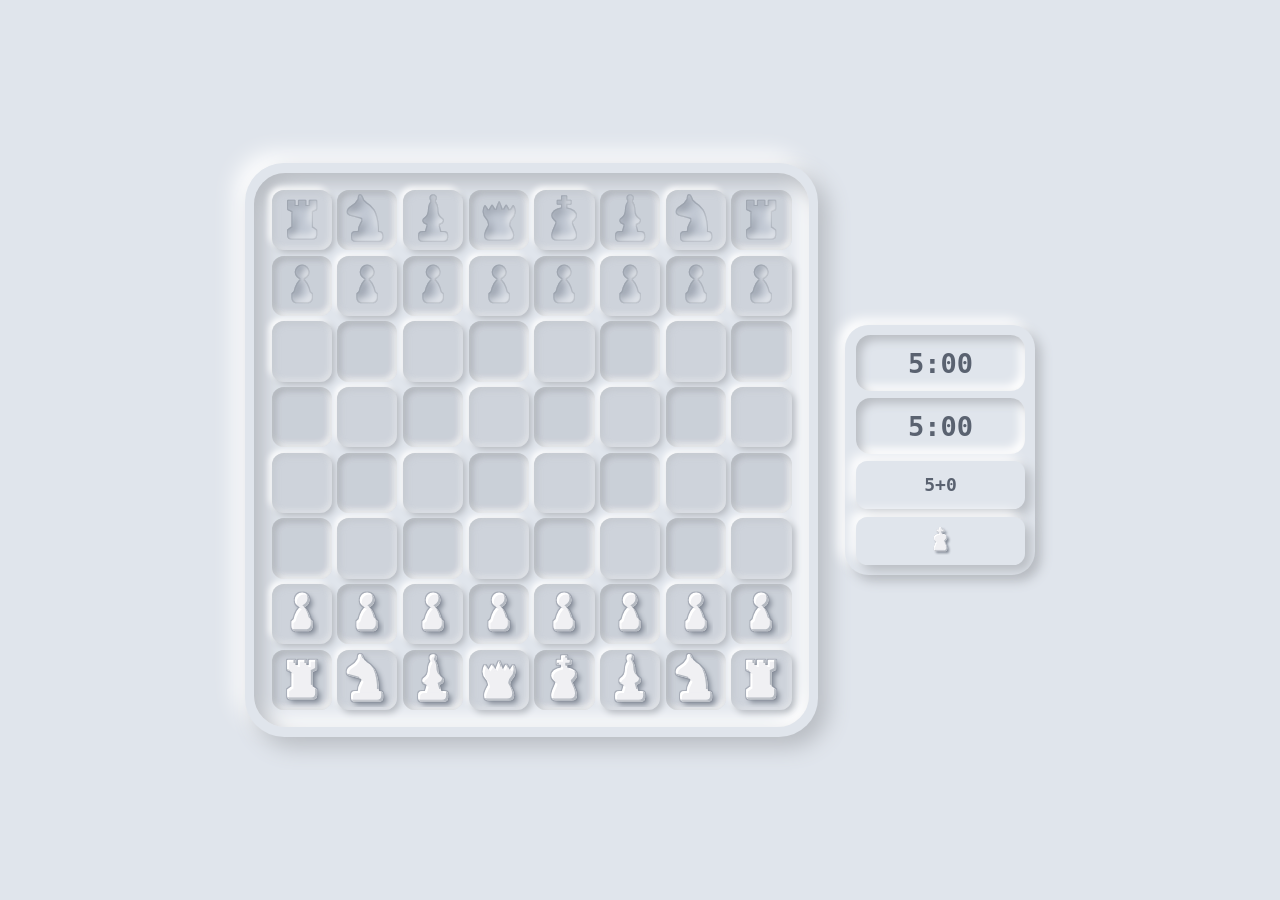
==== chess/index.html @ f69ed9d7 "Add neumorphic chess at /chess with Salomnia wasm engine - chess/index.html: relief chessboard, full" ====
<!DOCTYPE html>
<html lang="zh-CN">
<head>
<meta charset="UTF-8">
<meta name="viewport" content="width=device-width, initial-scale=1.0">
<meta name="color-scheme" content="light">
<title>国际象棋</title>
<style>
    :root {
        --bg: #e0e5ec;
        --shade: #b8bcc2;
        --light: #ffffff;
        --accent: #6d5dfc;

        --face: #e0e5ec;
        --face-sunk: #dce1e9;
        --piece-out: #f0f0f3;
        --piece-in: #c3cad5;

        --raised-lg: 10px 10px 22px var(--shade), -10px -10px 22px var(--light);
        --sunk-lg: inset 10px 10px 20px var(--shade), inset -10px -10px 20px var(--light);
        --raised-sm: 3px 3px 6px var(--shade), -3px -3px 6px var(--light);
        --sunk-sm: inset 3px 3px 6px var(--shade), inset -3px -3px 6px var(--light);
        --sunk-press: inset 5px 5px 10px var(--shade), inset -5px -5px 10px var(--light);

        --board: min(72vmin, 520px);
        --gap: clamp(3px, 0.6vmin, 6px);
        --well-pad: clamp(10px, 1.9vmin, 20px);
        --shell-pad: clamp(6px, 1.1vmin, 11px);
    }

    * { box-sizing: border-box; }

    body {
        margin: 0;
        min-height: 100svh;
        display: grid;
        place-items: center;
        padding: clamp(24px, 7vmin, 72px);
        background: var(--bg);
        -webkit-font-smoothing: antialiased;
    }

    .defs {
        position: absolute;
        width: 0;
        height: 0;
        overflow: hidden;
    }

    .shell {
        padding: var(--shell-pad);
        border-radius: calc(var(--board) * 0.075);
        background: var(--bg);
        box-shadow: var(--raised-lg);
    }

    .well {
        padding: var(--well-pad);
        border-radius: calc(var(--board) * 0.06);
        background: var(--bg);
        box-shadow: var(--sunk-lg);
    }

    .grid {
        display: grid;
        gap: var(--gap);
        width: var(--board);
        touch-action: none;
    }

    .row {
        display: grid;
        grid-template-columns: repeat(8, 1fr);
        gap: var(--gap);
    }

    .sq {
        position: relative;
        aspect-ratio: 1;
        display: grid;
        place-items: center;
        border-radius: 20%;
    }

    .sq.lt {
        background: var(--face);
        box-shadow: var(--raised-sm);
    }

    .sq.dk {
        background: var(--face-sunk);
        box-shadow: var(--sunk-sm);
    }

    .sq.own { cursor: grab; }
    .sq.move, .sq.cap, .sq.sel { cursor: pointer; }

    .sq.sel { box-shadow: var(--sunk-press); }

    .sq.move.hover,
    .sq.cap.hover { box-shadow: var(--sunk-press); }

    .sq::before {
        content: '';
        position: absolute;
        inset: 0;
        border-radius: 20%;
        background: rgba(122, 129, 140, 0.18);
        box-shadow: inset 2px 2px 6px rgba(184, 188, 194, 0.6),
                    inset -2px -2px 6px rgba(255, 255, 255, 0.5);
        opacity: 0;
        transition: opacity 0.25s ease-in-out;
    }

    .sq.load::before { opacity: 1; }

    .sq.work::before {
        animation: loadPulse 1.6s ease-in-out infinite;
        animation-delay: calc(var(--d, 0) * 100ms);
    }

    .sq.move::after {
        content: '';
        position: absolute;
        width: 26%;
        aspect-ratio: 1;
        border-radius: 50%;
        background: var(--face-sunk);
        box-shadow: inset 2px 2px 5px var(--shade), inset -2px -2px 5px var(--light);
    }

    .sq.cap::after {
        content: '';
        position: absolute;
        inset: 0;
        border-radius: 20%;
        box-shadow: var(--sunk-press);
    }

    .sq.last {
        outline: 2px solid rgba(88, 96, 110, 0.5);
        outline-offset: -2px;
    }

    .sq.last-to {
        outline: 2px solid rgba(88, 96, 110, 0.72);
        outline-offset: -2px;
    }

    .sq.check {
        background: #f08b8b;
        box-shadow: inset 5px 5px 10px rgba(148, 58, 58, 0.45),
                    inset -5px -5px 10px rgba(255, 255, 255, 0.72);
    }

    .sq.mate {
        background: #a89ff6;
        box-shadow: inset 5px 5px 10px rgba(58, 40, 148, 0.42),
                    inset -5px -5px 10px rgba(255, 255, 255, 0.6);
    }

    .sq:focus { outline: none; }

    .grid.kb .sq:focus {
        outline: 2px solid rgba(109, 93, 252, 0.5);
        outline-offset: -2px;
    }

    .pc {
        position: relative;
        z-index: 1;
        width: 90%;
        height: 90%;
        stroke-width: 3.5;
        stroke-linejoin: round;
        stroke-linecap: round;
        transition: transform 0.3s ease-in-out;
    }

    .pc--out {
        fill: var(--piece-out);
        stroke: var(--piece-out);
    }

    .pc--in {
        fill: var(--piece-in);
        stroke: var(--piece-in);
    }

    .sq.sel .pc { transform: scale(0.94); }

    .sq.dragging .pc { opacity: 0.25; }

    .ghost {
        position: fixed;
        left: 0;
        top: 0;
        z-index: 30;
        pointer-events: none;
        filter: drop-shadow(0 8px 10px rgba(122, 128, 138, 0.4));
    }

    .promo {
        position: fixed;
        z-index: 40;
        display: grid;
        gap: 6px;
        padding: 8px;
        border-radius: 18px;
        background: var(--bg);
        box-shadow: var(--raised-lg);
    }

    .promo button {
        width: var(--tile);
        height: var(--tile);
        padding: 0;
        border: 0;
        border-radius: 14px;
        background: var(--face);
        box-shadow: 6px 6px 12px var(--shade), -6px -6px 12px var(--light);
        display: grid;
        place-items: center;
        cursor: pointer;
        transition: box-shadow 0.3s ease-in-out;
    }

    .promo button:hover { box-shadow: 4px 4px 8px var(--shade), -4px -4px 8px var(--light); }
    .promo button:active { box-shadow: inset 4px 4px 8px var(--shade), inset -4px -4px 8px var(--light); }
    .promo button:focus-visible { outline: 2px solid rgba(109, 93, 252, 0.5); outline-offset: 2px; }
    .promo .pc { width: 82%; height: 82%; }

    .table {
        display: flex;
        align-items: center;
        justify-content: center;
        gap: clamp(16px, 3vmin, 36px);
    }

    .clock {
        display: grid;
        gap: clamp(4px, 0.8vmin, 8px);
        width: clamp(120px, 22vmin, 190px);
        padding: clamp(6px, 1.2vmin, 12px);
        border-radius: calc(var(--board) * 0.045);
        background: var(--bg);
        box-shadow: 6px 6px 12px var(--shade), -6px -6px 12px var(--light);
    }

    .clk {
        display: grid;
        place-items: center;
        padding: clamp(8px, 1.6vmin, 15px) 4px;
        border-radius: calc(var(--board) * 0.028);
        background: var(--bg);
        box-shadow: var(--sunk-press);
        transition: box-shadow 0.3s ease-in-out;
    }

    .clk.on { box-shadow: var(--raised-sm); }

    .clk.flag { outline: 2px solid #d94f4f; outline-offset: -2px; }

    .clk__t {
        font: 600 clamp(16px, 3vmin, 30px)/1 ui-monospace, "Cascadia Mono", Consolas, monospace;
        font-variant-numeric: tabular-nums;
        color: #5a6270;
    }

    .ctl {
        height: clamp(32px, 5.6vmin, 48px);
        padding: 0;
        border: 0;
        border-radius: calc(var(--board) * 0.022);
        background: var(--face);
        box-shadow: 6px 6px 12px var(--shade), -6px -6px 12px var(--light);
        display: grid;
        place-items: center;
        cursor: pointer;
        transition: box-shadow 0.3s ease-in-out;
        font: 600 clamp(12px, 2vmin, 19px)/1 ui-monospace, "Cascadia Mono", Consolas, monospace;
        font-variant-numeric: tabular-nums;
        color: #5a6270;
    }

    .ctl:hover:not(:disabled) { box-shadow: 4px 4px 8px var(--shade), -4px -4px 8px var(--light); }
    .ctl:active:not(:disabled) { box-shadow: inset 4px 4px 8px var(--shade), inset -4px -4px 8px var(--light); }
    .ctl:disabled { opacity: 0.5; box-shadow: 3px 3px 6px var(--shade), -3px -3px 6px var(--light); cursor: default; }
    .ctl:focus-visible { outline: 2px solid rgba(109, 93, 252, 0.5); outline-offset: 2px; }
    .ctl--side .pc { width: 60%; height: 60%; }

    .grid.thinking.eng-w .pc--out,
    .grid.thinking.eng-b .pc--in {
        transform: scale(0.97);
        opacity: 0.85;
    }

    .sr {
        position: absolute;
        width: 1px;
        height: 1px;
        margin: -1px;
        overflow: hidden;
        clip-path: inset(50%);
        white-space: nowrap;
    }

    @keyframes loadPulse {
        0%, 100% { opacity: 0; }
        40%, 60% { opacity: 1; }
    }

    @keyframes rise {
        from { opacity: 0; transform: scale(0.86); }
        to { opacity: 1; transform: scale(1); }
    }

    .pc.rise {
        animation: rise 0.42s ease-in-out both;
        animation-delay: calc(var(--d) * 45ms);
    }

    @media (max-width: 700px) {
        .table { flex-direction: column; }
        .clock { width: var(--board); grid-template-columns: 1fr 1fr; }
        .clk { grid-column: 1 / -1; }
    }

    @media (prefers-reduced-motion: reduce) {
        .pc.rise { animation: none; }
        .sq.work::before { animation: none; opacity: 0.55; }
        .pc, .promo button, .clk, .ctl { transition: none; }
    }
</style>
</head>
<body>

<svg class="defs" aria-hidden="true" focusable="false">
    <defs>
        <symbol id="pawn" viewBox="0 0 100 100">
            <path d="M50 36 C44 40 38 50 36 60 L32 64 L32 72 Q32 78 38 80 L62 80 Q68 78 68 72 L68 64 L64 60 C62 50 56 40 50 36 A12 12 0 0 0 50 12 A12 12 0 0 0 50 36 Z"/>
        </symbol>
        <symbol id="rook" viewBox="0 0 100 100">
            <path d="M24 14 L36 14 L36 24 L44 24 L44 14 L56 14 L56 24 L64 24 L64 14 L76 14 L76 30 L68 34 L68 62 L76 68 L76 78 Q76 84 70 84 L30 84 Q24 84 24 78 L24 68 L32 62 L32 34 L24 30 Z"/>
        </symbol>
        <symbol id="knight" viewBox="0 0 100 100">
            <path d="M28 88 H72 Q78 88 78 82 V78 Q78 72 72 72 H28 Q22 72 22 78 V82 Q22 88 28 88 Z"/>
            <path d="M34 74 C34 66 36 60 39 55 C42 51 42 48 39 46 C34 44 27 42 22 41 Q14 40 14 35 Q14 29 21 25 C28 21 32 16 34 12 L35 5 Q37 2 40 6 L43 13 C45 15 46 16 48 18 C53 21 58 25 62 31 C67 39 69 50 70 62 L70 74 Z"/>
        </symbol>
        <symbol id="bishop" viewBox="0 0 100 100">
            <path d="M30 88 H70 Q76 88 76 82 V78 Q76 72 70 72 H30 Q24 72 24 78 V82 Q24 88 30 88 Z"/>
            <path d="M36 74 C37 68 39 63 40 58 L33 54 Q30 50 34 47 C40 43 42 38 42 32 C42 24 46 16 50 12 C54 16 58 24 58 32 C58 38 60 43 66 47 Q70 50 67 54 L60 58 C61 63 63 68 64 74 Z"/>
            <path d="M45 9 a5 5 0 0 1 10 0 a5 5 0 0 1 -10 0 Z"/>
        </symbol>
        <symbol id="queen" viewBox="0 0 100 100">
            <path d="M24 24 L30.5 34 L37 23 L43.5 34 L50 17 L56.5 34 L63 23 L69.5 34 L76 24 C80 30 80 40 74 46 C70 50 68 54 69 60 C72 66 76 72 76 78 Q76 86 68 86 L32 86 Q24 86 24 78 C24 72 28 66 31 60 C32 54 30 50 26 46 C20 40 20 30 24 24 Z"/>
        </symbol>
        <symbol id="king" viewBox="0 0 100 100">
            <path d="M46 6 L54 6 L54 14 L62 14 L62 20 L54 20 L54 28 C66 30 72 34 72 42 C72 48 66 50 64 54 C66 62 72 70 72 78 Q72 86 64 86 L36 86 Q28 86 28 78 C28 70 34 62 36 54 C34 50 28 48 28 42 C28 34 34 30 46 28 L46 20 L38 20 L38 14 L46 14 Z"/>
        </symbol>

        <!-- 凸起：光源固定在左上，右下投影 + 贴边的一圈细内边线（与凹刻镜像） -->
        <filter id="convex" x="-35%" y="-35%" width="170%" height="170%" color-interpolation-filters="sRGB">
            <feOffset in="SourceAlpha" dx="6" dy="6" result="o1"/>
            <feGaussianBlur in="o1" stdDeviation="4.5" result="b1"/>
            <feFlood flood-color="#868d99" flood-opacity="1" result="f1"/>
            <feComposite in="f1" in2="b1" operator="in" result="drop"/>

            <feOffset in="SourceAlpha" dx="3" dy="3" result="o3"/>
            <feComposite in="SourceAlpha" in2="o3" operator="out" result="c3"/>
            <feGaussianBlur in="c3" stdDeviation="0.7" result="b3"/>
            <feFlood flood-color="#ffffff" flood-opacity="0.95" result="f3"/>
            <feComposite in="f3" in2="b3" operator="in" result="i3"/>
            <feComposite in="i3" in2="SourceAlpha" operator="in" result="innerLit"/>

            <feOffset in="SourceAlpha" dx="-3" dy="-3" result="o4"/>
            <feComposite in="SourceAlpha" in2="o4" operator="out" result="c4"/>
            <feGaussianBlur in="c4" stdDeviation="0.8" result="b4"/>
            <feFlood flood-color="#9aa1ac" flood-opacity="0.7" result="f4"/>
            <feComposite in="f4" in2="b4" operator="in" result="i4"/>
            <feComposite in="i4" in2="SourceAlpha" operator="in" result="innerShade"/>

            <feMorphology in="SourceAlpha" operator="dilate" radius="1.4" result="dilated"/>
            <feGaussianBlur in="dilated" stdDeviation="1.2" result="soft"/>
            <feFlood flood-color="#8d94a0" flood-opacity="0.55" result="f0"/>
            <feComposite in="f0" in2="soft" operator="in" result="ao"/>

            <feMerge>
                <feMergeNode in="ao"/>
                <feMergeNode in="drop"/>
                <feMergeNode in="SourceGraphic"/>
                <feMergeNode in="innerLit"/>
                <feMergeNode in="innerShade"/>
            </feMerge>
        </filter>

        <!-- 凹刻：左上内阴影 + 右下内高光 -->
        <filter id="engrave" x="-20%" y="-20%" width="140%" height="140%" color-interpolation-filters="sRGB">
            <feOffset in="SourceAlpha" dx="7" dy="7" result="o1"/>
            <feComposite in="SourceAlpha" in2="o1" operator="out" result="c1"/>
            <feGaussianBlur in="c1" stdDeviation="7.5" result="b1"/>
            <feFlood flood-color="#838a96" result="f1"/>
            <feComposite in="f1" in2="b1" operator="in" result="i1"/>
            <feComposite in="i1" in2="SourceAlpha" operator="in" result="dark"/>

            <feMorphology in="SourceAlpha" operator="erode" radius="2.2" result="eroded"/>
            <feComposite in="SourceAlpha" in2="eroded" operator="out" result="rimShape"/>
            <feFlood flood-color="#9aa1ac" flood-opacity="0.85" result="rimColor"/>
            <feComposite in="rimColor" in2="rimShape" operator="in" result="rim"/>

            <feOffset in="SourceAlpha" dx="-6" dy="-6" result="o2"/>
            <feComposite in="SourceAlpha" in2="o2" operator="out" result="c2"/>
            <feGaussianBlur in="c2" stdDeviation="6.5" result="b2"/>
            <feFlood flood-color="#ffffff" result="f2"/>
            <feComposite in="f2" in2="b2" operator="in" result="i2"/>
            <feComposite in="i2" in2="SourceAlpha" operator="in" result="lit"/>

            <feMerge>
                <feMergeNode in="SourceGraphic"/>
                <feMergeNode in="dark"/>
                <feMergeNode in="rim"/>
                <feMergeNode in="lit"/>
            </feMerge>
        </filter>
    </defs>
</svg>

<div class="table">
    <main class="shell">
        <div class="well">
            <div class="grid" id="grid" role="grid" aria-label="国际象棋棋盘"></div>
        </div>
    </main>

    <aside class="clock" aria-label="棋钟与对局设置">
        <div class="clk" id="clk-b"><span class="clk__t">5:00</span></div>
        <div class="clk" id="clk-w"><span class="clk__t">5:00</span></div>
        <button class="ctl ctl--tc" id="tc" type="button" aria-label="时限 5+0，点击切换">5+0</button>
        <button class="ctl ctl--side" id="side" type="button" aria-label="你执白，点击换边">
            <svg class="pc pc--out" viewBox="0 0 100 100" aria-hidden="true"><use href="#king" filter="url(#convex)"/></svg>
        </button>
    </aside>
</div>

<p class="sr" id="status" role="status" aria-live="polite"></p>

<script id="engine">
(function () {
    'use strict';

    var W = 'w', B = 'b';
    var KNIGHT = [[-2, -1], [-2, 1], [-1, -2], [-1, 2], [1, -2], [1, 2], [2, -1], [2, 1]];
    var KING = [[-1, -1], [-1, 0], [-1, 1], [0, -1], [0, 1], [1, -1], [1, 0], [1, 1]];
    var DIAG = [[-1, -1], [-1, 1], [1, -1], [1, 1]];
    var ORTH = [[-1, 0], [1, 0], [0, -1], [0, 1]];
    var BACK = ['r', 'n', 'b', 'q', 'k', 'b', 'n', 'r'];
    var PROMOS = ['q', 'r', 'b', 'n'];

    function row(i) { return i >> 3; }
    function col(i) { return i & 7; }
    function foe(c) { return c === W ? B : W; }
    function onBoard(r, c) { return r >= 0 && r < 8 && c >= 0 && c < 8; }

    function start() {
        var b = new Array(64).fill(null), c;
        for (c = 0; c < 8; c++) {
            b[c] = { t: BACK[c], c: B };
            b[8 + c] = { t: 'p', c: B };
            b[48 + c] = { t: 'p', c: W };
            b[56 + c] = { t: BACK[c], c: W };
        }
        return { board: b, turn: W, castle: { wk: true, wq: true, bk: true, bq: true }, ep: -1 };
    }

    function isAttacked(b, sq, by) {
        var r = row(sq), c = col(sq), i, k, rr, cc, p, dr, dc, dirs, kind;
        var pd = by === W ? 1 : -1;
        for (i = -1; i <= 1; i += 2) {
            rr = r + pd; cc = c + i;
            if (onBoard(rr, cc)) { p = b[rr * 8 + cc]; if (p && p.c === by && p.t === 'p') return true; }
        }
        for (i = 0; i < KNIGHT.length; i++) {
            rr = r + KNIGHT[i][0]; cc = c + KNIGHT[i][1];
            if (onBoard(rr, cc)) { p = b[rr * 8 + cc]; if (p && p.c === by && p.t === 'n') return true; }
        }
        for (i = 0; i < KING.length; i++) {
            rr = r + KING[i][0]; cc = c + KING[i][1];
            if (onBoard(rr, cc)) { p = b[rr * 8 + cc]; if (p && p.c === by && p.t === 'k') return true; }
        }
        for (k = 0; k < 2; k++) {
            dirs = k === 0 ? DIAG : ORTH;
            kind = k === 0 ? 'b' : 'r';
            for (i = 0; i < dirs.length; i++) {
                dr = dirs[i][0]; dc = dirs[i][1];
                rr = r + dr; cc = c + dc;
                while (onBoard(rr, cc)) {
                    p = b[rr * 8 + cc];
                    if (p) {
                        if (p.c === by && (p.t === kind || p.t === 'q')) return true;
                        break;
                    }
                    rr += dr; cc += dc;
                }
            }
        }
        return false;
    }

    function kingSq(b, c) {
        for (var i = 0; i < 64; i++) { var p = b[i]; if (p && p.t === 'k' && p.c === c) return i; }
        return -1;
    }

    function inCheck(st, c) {
        var k = kingSq(st.board, c);
        return k < 0 ? false : isAttacked(st.board, k, foe(c));
    }

    function slide(b, p, from, dr, dc, out) {
        var rr = row(from) + dr, cc = col(from) + dc, to, q;
        while (onBoard(rr, cc)) {
            to = rr * 8 + cc;
            q = b[to];
            if (!q) out.push({ from: from, to: to });
            else {
                if (q.c !== p.c) out.push({ from: from, to: to, capture: true });
                break;
            }
            rr += dr; cc += dc;
        }
    }

    function addCastles(st, from, color, out) {
        var b = st.board, home = (color === W ? 7 : 0) * 8 + 4;
        if (from !== home) return;
        var enemy = foe(color);
        if (isAttacked(b, home, enemy)) return;
        var kRook = color === W ? 63 : 7, qRook = color === W ? 56 : 0;
        var kRight = color === W ? st.castle.wk : st.castle.bk;
        var qRight = color === W ? st.castle.wq : st.castle.bq;
        if (kRight && !b[home + 1] && !b[home + 2] &&
            b[kRook] && b[kRook].t === 'r' && b[kRook].c === color &&
            !isAttacked(b, home + 1, enemy) && !isAttacked(b, home + 2, enemy)) {
            out.push({ from: from, to: home + 2, castle: 'k' });
        }
        if (qRight && !b[home - 1] && !b[home - 2] && !b[home - 3] &&
            b[qRook] && b[qRook].t === 'r' && b[qRook].c === color &&
            !isAttacked(b, home - 1, enemy) && !isAttacked(b, home - 2, enemy)) {
            out.push({ from: from, to: home - 2, castle: 'q' });
        }
    }

    function pseudo(st, from) {
        var b = st.board, p = b[from], out = [], i;
        if (!p) return out;
        var r = row(from), c = col(from), rr, cc, to, q;

        if (p.t === 'p') {
            var dir = p.c === W ? -1 : 1;
            var startR = p.c === W ? 6 : 1;
            var lastR = p.c === W ? 0 : 7;
            rr = r + dir;
            if (rr >= 0 && rr < 8 && !b[rr * 8 + c]) {
                to = rr * 8 + c;
                if (rr === lastR) {
                    for (i = 0; i < PROMOS.length; i++) out.push({ from: from, to: to, promo: PROMOS[i] });
                } else {
                    out.push({ from: from, to: to });
                    if (r === startR && !b[(r + 2 * dir) * 8 + c]) {
                        out.push({ from: from, to: (r + 2 * dir) * 8 + c, double: true });
                    }
                }
            }
            for (i = -1; i <= 1; i += 2) {
                rr = r + dir; cc = c + i;
                if (!onBoard(rr, cc)) continue;
                to = rr * 8 + cc; q = b[to];
                if (q && q.c !== p.c) {
                    if (rr === lastR) {
                        for (var j = 0; j < PROMOS.length; j++) out.push({ from: from, to: to, promo: PROMOS[j], capture: true });
                    } else out.push({ from: from, to: to, capture: true });
                } else if (!q && st.ep === to) {
                    out.push({ from: from, to: to, capture: true, ep: true });
                }
            }
            return out;
        }

        if (p.t === 'n' || p.t === 'k') {
            var dirs = p.t === 'n' ? KNIGHT : KING;
            for (i = 0; i < dirs.length; i++) {
                rr = r + dirs[i][0]; cc = c + dirs[i][1];
                if (!onBoard(rr, cc)) continue;
                to = rr * 8 + cc; q = b[to];
                if (q && q.c === p.c) continue;
                out.push({ from: from, to: to, capture: !!q });
            }
            if (p.t === 'k') addCastles(st, from, p.c, out);
            return out;
        }

        if (p.t === 'b' || p.t === 'q') {
            for (i = 0; i < DIAG.length; i++) slide(b, p, from, DIAG[i][0], DIAG[i][1], out);
        }
        if (p.t === 'r' || p.t === 'q') {
            for (i = 0; i < ORTH.length; i++) slide(b, p, from, ORTH[i][0], ORTH[i][1], out);
        }
        return out;
    }

    function makeMove(st, m) {
        var b = st.board.slice(), p = b[m.from];
        var castle = { wk: st.castle.wk, wq: st.castle.wq, bk: st.castle.bk, bq: st.castle.bq };
        var ep = -1;
        b[m.from] = null;
        if (m.ep) b[m.to + (p.c === W ? 8 : -8)] = null;
        b[m.to] = m.promo ? { t: m.promo, c: p.c } : p;
        if (m.castle === 'k') { b[m.from + 1] = b[m.from + 3]; b[m.from + 3] = null; }
        else if (m.castle === 'q') { b[m.from - 1] = b[m.from - 4]; b[m.from - 4] = null; }
        if (p.t === 'k') {
            if (p.c === W) { castle.wk = false; castle.wq = false; }
            else { castle.bk = false; castle.bq = false; }
        }
        if (m.from === 63 || m.to === 63) castle.wk = false;
        if (m.from === 56 || m.to === 56) castle.wq = false;
        if (m.from === 7 || m.to === 7) castle.bk = false;
        if (m.from === 0 || m.to === 0) castle.bq = false;
        if (m.double) ep = (m.from + m.to) / 2;
        return { board: b, turn: foe(st.turn), castle: castle, ep: ep };
    }

    function legalFrom(st, from) {
        var ps = pseudo(st, from), out = [], i, n;
        for (i = 0; i < ps.length; i++) {
            n = makeMove(st, ps[i]);
            if (!inCheck({ board: n.board }, st.turn)) out.push(ps[i]);
        }
        return out;
    }

    function allLegal(st) {
        var out = [], i, p;
        for (i = 0; i < 64; i++) {
            p = st.board[i];
            if (p && p.c === st.turn) out = out.concat(legalFrom(st, i));
        }
        return out;
    }

    function status(st) {
        var moves = allLegal(st), chk = inCheck(st, st.turn);
        if (moves.length) return chk ? 'check' : 'ok';
        return chk ? 'mate' : 'stalemate';
    }

    function insufficient(b) {
        var minors = 0, wBishop = [], bBishop = [], i, p;
        for (i = 0; i < 64; i++) {
            p = b[i];
            if (!p || p.t === 'k') continue;
            if (p.t === 'p' || p.t === 'r' || p.t === 'q') return false;
            minors++;
            if (p.t === 'b') (p.c === 'w' ? wBishop : bBishop).push((row(i) + col(i)) & 1);
        }
        if (minors <= 1) return true;
        if (minors === 2 && wBishop.length === 1 && bBishop.length === 1) return wBishop[0] === bBishop[0];
        return false;
    }

    globalThis.NeuChess = {
        start: start,
        legalFrom: legalFrom,
        allLegal: allLegal,
        makeMove: makeMove,
        inCheck: inCheck,
        kingSq: kingSq,
        status: status,
        insufficient: insufficient,
        row: row,
        col: col
    };
})();
</script>

<script id="ui">
(function () {
    'use strict';

    var E = globalThis.NeuChess;
    var SYM = { p: 'pawn', n: 'knight', b: 'bishop', r: 'rook', q: 'queen', k: 'king' };
    var NAME = { p: '兵', n: '马', b: '象', r: '车', q: '后', k: '王' };
    var FILES = ['a', 'b', 'c', 'd', 'e', 'f', 'g', 'h'];

    var grid = document.getElementById('grid');
    var statusEl = document.getElementById('status');

    var TC = [
        { label: '5+0', base: 300000, inc: 0 },
        { label: '10+0', base: 600000, inc: 0 },
        { label: '15+10', base: 900000, inc: 10000 },
        { label: '30+0', base: 1800000, inc: 0 }
    ];
    var DEPTH_CAP = 20;

    var clkW = document.getElementById('clk-w');
    var clkB = document.getElementById('clk-b');
    var clockEl = document.querySelector('.clock');
    var tcBtn = document.getElementById('tc');
    var sideBtn = document.getElementById('side');

    var squares = [], state = E.start(), sel = -1, targets = [], drag = null, busy = false, over = false;
    var promoBox = null;

    var tcIndex = 0;
    var human = 'w';
    var flipped = false;
    var lastMove = null;
    var history = [];
    var clock = { w: 0, b: 0, inc: 0, running: false, last: 0 };
    var engine = { worker: null, ready: false, dead: false, seq: 0, pending: {}, thinking: false };

    for (var r = 0; r < 8; r++) {
        for (var c = 0; c < 8; c++) {
            var sq = document.createElement('div');
            sq.className = 'sq ' + ((r + c) % 2 ? 'dk' : 'lt');
            sq.setAttribute('role', 'gridcell');
            sq.dataset.i = r * 8 + c;
            sq.tabIndex = -1;
            sq.style.setProperty('--d', r + c);
            squares.push(sq);
        }
    }

    var LOAD_ORDER = (function () {
        var a = [], i;
        for (i = 0; i < 64; i++) a.push(i);
        a.sort(function (x, y) {
            var dx = (x >> 3) + (x & 7), dy = (y >> 3) + (y & 7);
            return dx === dy ? (x >> 3) - (y >> 3) : dx - dy;
        });
        return a;
    })();

    function layoutBoard() {
        grid.textContent = '';
        for (var vr = 0; vr < 8; vr++) {
            var rowEl = document.createElement('div');
            rowEl.className = 'row';
            rowEl.setAttribute('role', 'row');
            for (var vc = 0; vc < 8; vc++) {
                rowEl.appendChild(squares[flipped ? (7 - vr) * 8 + (7 - vc) : vr * 8 + vc]);
            }
            grid.appendChild(rowEl);
        }
        squares[flipped ? 7 : 56].tabIndex = 0;
    }

    layoutBoard();

    function pieceSVG(p, delay) {
        var white = p.c === 'w';
        var cls = 'pc ' + (white ? 'pc--out' : 'pc--in') + (delay == null ? '' : ' rise');
        var style = delay == null ? '' : ' style="--d:' + delay + '"';
        return '<svg class="' + cls + '"' + style + ' viewBox="0 0 100 100" aria-hidden="true">' +
               '<use href="#' + SYM[p.t] + '" filter="url(#' + (white ? 'convex' : 'engrave') + ')"/></svg>';
    }

    function paint(i, delay) {
        var p = state.board[i];
        squares[i].innerHTML = p ? pieceSVG(p, delay) : '';
        squares[i].setAttribute('aria-label',
            FILES[i & 7] + (8 - (i >> 3)) + (p ? ' ' + (p.c === 'w' ? '白' : '黑') + NAME[p.t] : ' 空'));
    }

    function paintAll(animate) {
        for (var i = 0; i < 64; i++) paint(i, animate ? ((i >> 3) + (i & 7)) : null);
    }

    function clearMarks() {
        for (var i = 0; i < 64; i++) {
            var s = squares[i];
            s.classList.remove('sel', 'move', 'cap', 'hover', 'dragging', 'own');
            s.setAttribute('aria-selected', 'false');
        }
    }

    function clearState() {
        for (var i = 0; i < 64; i++) squares[i].classList.remove('check', 'mate', 'last', 'last-to');
    }

    function paintState(st) {
        clearState();
        if (lastMove) {
            squares[lastMove.from].classList.add('last');
            squares[lastMove.to].classList.add('last-to');
        }
        if (st === 'check' || st === 'mate') {
            squares[E.kingSq(state.board, state.turn)].classList.add(st === 'mate' ? 'mate' : 'check');
        }
    }

    function markOwn() {
        if (over || engine.thinking) return;
        var side = engine.dead ? state.turn : (state.turn === human ? human : null);
        if (!side) return;
        for (var i = 0; i < 64; i++) {
            var p = state.board[i];
            if (p && p.c === side) squares[i].classList.add('own');
        }
    }

    function showSelection() {
        clearMarks();
        markOwn();
        if (sel < 0) return;
        squares[sel].classList.add('sel');
        squares[sel].setAttribute('aria-selected', 'true');
        for (var i = 0; i < targets.length; i++) {
            squares[targets[i].to].classList.add(targets[i].capture ? 'cap' : 'move');
        }
    }

    function hasTarget(i) {
        for (var k = 0; k < targets.length; k++) if (targets[k].to === i) return true;
        return false;
    }

    function announce(text) { statusEl.textContent = text; }

    function commit(m) {
        var mover = state.turn;
        state = E.makeMove(state, m);
        sel = -1; targets = []; drag = null;
        lastMove = { from: m.from, to: m.to };
        clearMarks(); paintAll(false);
        var st = E.status(state);
        over = (st === 'mate' || st === 'stalemate');
        paintState(st);
        if (st === 'check') announce('将军');
        else if (st === 'mate') announce(state.turn === 'w' ? '将死，黑方胜' : '将死，白方胜');
        else if (st === 'stalemate') announce('和棋');
        else announce('');

        history.push(uciOf(m));
        if (clock.inc) clock[mover] += clock.inc;
        if (over) clock.running = false;
        if (history.length === 1) startClock();
        paintClock();
        syncControls();
        if (!over && engine.ready && state.turn !== human) askEngine();
    }

    function tryMove(from, to) {
        var list = E.legalFrom(state, from), i, hit = [];
        for (i = 0; i < list.length; i++) if (list[i].to === to) hit.push(list[i]);
        if (!hit.length) return;
        if (hit[0].promo) { openPromo(from, to, hit[0].capture); return; }
        commit(hit[0]);
    }

    function activate(i) {
        if (busy || over) return;
        if (!engine.dead && state.turn !== human) { sel = -1; targets = []; showSelection(); return; }
        var p = state.board[i];
        if (p && p.c === state.turn) {
            if (sel === i) { sel = -1; targets = []; showSelection(); return; }
            sel = i; targets = E.legalFrom(state, i); showSelection();
        } else if (sel >= 0) {
            tryMove(sel, i);
        } else {
            sel = -1; targets = []; showSelection();
        }
    }

    function focusSq(i) {
        for (var k = 0; k < 64; k++) squares[k].tabIndex = k === i ? 0 : -1;
        squares[i].focus();
    }

    function squareAt(x, y) {
        var el = document.elementFromPoint(x, y);
        return el && el.closest ? el.closest('.sq') : null;
    }

    grid.addEventListener('pointerdown', function (e) {
        if (busy || over) return;
        grid.classList.remove('kb');
        var sq = e.target.closest && e.target.closest('.sq');
        if (!sq) return;
        e.preventDefault();
        var i = +sq.dataset.i;
        activate(i);
        if (sel === i) drag = { from: i, x0: e.clientX, y0: e.clientY, moved: false, ghost: null };
        focusSq(i);
    });

    window.addEventListener('pointermove', function (e) {
        if (!drag) return;
        var dx = e.clientX - drag.x0, dy = e.clientY - drag.y0;
        if (!drag.moved) {
            if (dx * dx + dy * dy < 25) return;
            drag.moved = true;
            squares[drag.from].classList.add('dragging');
            drag.ghost = makeGhost(drag.from);
        }
        drag.ghost.style.left = (e.clientX - drag.ghost.offsetWidth / 2) + 'px';
        drag.ghost.style.top = (e.clientY - drag.ghost.offsetHeight / 2) + 'px';
        for (var k = 0; k < 64; k++) squares[k].classList.remove('hover');
        var sq = squareAt(e.clientX, e.clientY);
        if (sq && hasTarget(+sq.dataset.i)) sq.classList.add('hover');
    });

    window.addEventListener('pointerup', function (e) {
        if (!drag) return;
        var d = drag;
        drag = null;
        if (!d.moved) return;
        squares[d.from].classList.remove('dragging');
        d.ghost.remove();
        for (var k = 0; k < 64; k++) squares[k].classList.remove('hover');
        var sq = squareAt(e.clientX, e.clientY);
        if (sq) {
            var to = +sq.dataset.i;
            if (hasTarget(to)) tryMove(d.from, to);
        }
    });

    window.addEventListener('pointercancel', function () {
        if (!drag) return;
        if (drag.ghost) drag.ghost.remove();
        squares[drag.from].classList.remove('dragging');
        drag = null;
    });

    function makeGhost(i) {
        var rect = squares[i].getBoundingClientRect();
        var g = document.createElement('div');
        g.className = 'ghost';
        g.style.width = rect.width + 'px';
        g.style.height = rect.height + 'px';
        g.innerHTML = pieceSVG(state.board[i], null);
        document.body.appendChild(g);
        return g;
    }

    function openPromo(from, to, capture) {
        busy = true;
        var color = state.board[from].c;
        var rect = squares[to].getBoundingClientRect();
        var box = document.createElement('div');
        box.className = 'promo';
        box.style.setProperty('--tile', Math.round(rect.width) + 'px');
        for (var k = 0; k < 4; k++) {
            (function (t) {
                var b = document.createElement('button');
                b.type = 'button';
                b.setAttribute('aria-label', '升变为' + NAME[t]);
                b.innerHTML = pieceSVG({ t: t, c: color }, null);
                b.addEventListener('click', function () {
                    closePromo();
                    if (over) return;
                    commit({ from: from, to: to, promo: t, capture: capture });
                });
                box.appendChild(b);
            })(['q', 'r', 'b', 'n'][k]);
        }
        document.body.appendChild(box);
        var bw = box.offsetWidth, bh = box.offsetHeight;
        var left = Math.min(Math.max(8, rect.left + rect.width / 2 - bw / 2), window.innerWidth - bw - 8);
        var below = rect.bottom + 8;
        var top = below + bh <= window.innerHeight - 8 ? below : Math.max(8, rect.top - 8 - bh);
        box.style.left = Math.round(left) + 'px';
        box.style.top = Math.round(top) + 'px';
        promoBox = box;
        box.querySelector('button').focus();
    }

    function closePromo() {
        if (!promoBox) return;
        promoBox.remove();
        promoBox = null;
        busy = false;
    }

    window.addEventListener('pointerdown', function (e) {
        if (promoBox && !promoBox.contains(e.target)) closePromo();
    }, true);

    grid.addEventListener('keydown', function (e) {
        grid.classList.add('kb');
        var cur = document.activeElement;
        if (!cur || !cur.classList || !cur.classList.contains('sq')) return;
        var i = +cur.dataset.i, next = -1;
        var vr = flipped ? 7 - (i >> 3) : i >> 3;
        var vc = flipped ? 7 - (i & 7) : i & 7;
        if (e.key === 'ArrowUp') vr--;
        else if (e.key === 'ArrowDown') vr++;
        else if (e.key === 'ArrowLeft') vc--;
        else if (e.key === 'ArrowRight') vc++;
        else if (e.key === 'Enter' || e.key === ' ') { e.preventDefault(); activate(i); return; }
        else if (e.key === 'Escape') { sel = -1; targets = []; showSelection(); return; }
        else return;
        e.preventDefault();
        if (vr >= 0 && vr < 8 && vc >= 0 && vc < 8) {
            next = flipped ? (7 - vr) * 8 + (7 - vc) : vr * 8 + vc;
            focusSq(next);
        }
    });

    grid.addEventListener('animationend', function (e) {
        if (e.animationName === 'rise') e.target.classList.remove('rise');
    });

    // ---------------------------------------------------------------
    // 棋钟：两块时间块（凸起=该走的一方），档位与执子方按钮
    // ---------------------------------------------------------------

    function fmt(ms) {
        if (ms < 10000) return (ms / 1000).toFixed(1);
        var s = Math.ceil(ms / 1000);
        return Math.floor(s / 60) + ':' + String(s % 60).padStart(2, '0');
    }

    function paintClock() {
        clkW.querySelector('.clk__t').textContent = fmt(clock.w);
        clkB.querySelector('.clk__t').textContent = fmt(clock.b);
        var live = clock.running && !over;
        clkW.classList.toggle('on', live && state.turn === 'w');
        clkB.classList.toggle('on', live && state.turn === 'b');
    }

    function layoutClock() {
        var top = human === 'w' ? clkB : clkW;
        var bottom = human === 'w' ? clkW : clkB;
        clockEl.insertBefore(top, tcBtn);
        clockEl.insertBefore(bottom, tcBtn);
    }

    function startClock() {
        if (clock.running || over) return;
        clock.running = true;
        clock.last = performance.now();
        paintClock();
    }

    function syncControls() {
        var locked = !over && history.length > 0;
        tcBtn.disabled = locked;
        sideBtn.disabled = locked;
        markOwn();
    }

    function flagFall(side) {
        over = true;
        clock.running = false;
        (side === 'w' ? clkW : clkB).classList.add('flag');
        var winner = side === 'w' ? 'b' : 'w';
        if (E.insufficient(state.board)) announce('超时和棋，子力不足');
        else announce('超时，' + (winner === 'w' ? '白方' : '黑方') + '胜');
        paintClock();
        syncControls();
    }

    setInterval(function () {
        if (!clock.running) return;
        var now = performance.now(), d = now - clock.last;
        if (d <= 0) return;
        clock.last = now;
        clock[state.turn] -= d;
        if (clock[state.turn] <= 0) { clock[state.turn] = 0; flagFall(state.turn); return; }
        paintClock();
    }, 100);

    // ---------------------------------------------------------------
    // 引擎加载进度：棋盘当进度条，非阻塞
    //   下载段按字节沿对角线填充；编译/启动段没有字节进度，
    //   切换成不确定态呼吸，保证「一直有东西在动」而不像卡死
    // ---------------------------------------------------------------

    var load = { phase: null, filled: -1 };
    var loadWatch = 0, initWatch = 0;

    function paintLoad(phase, p) {
        var i, n;
        if (phase === 'download') {
            n = p == null ? 0 : Math.round(Math.max(0, Math.min(1, p)) * 64);
            if (n === load.filled && load.phase === phase) return;
            load.filled = n;
            for (i = 0; i < 64; i++) {
                squares[i].classList.remove('work');
                squares[LOAD_ORDER[i]].classList.toggle('load', i < n);
            }
        } else if (phase !== load.phase) {
            load.filled = -1;
            for (i = 0; i < 64; i++) {
                squares[i].classList.remove('load');
                squares[i].classList.add('work');
            }
        }
        load.phase = phase;
    }

    function clearLoad() {
        load.phase = null;
        load.filled = -1;
        for (var i = 0; i < 64; i++) squares[i].classList.remove('load', 'work');
    }

    function clearWatch() {
        clearTimeout(loadWatch);
        clearTimeout(initWatch);
    }

    function armWatch(ms) {
        clearTimeout(loadWatch);
        clearTimeout(initWatch);
        loadWatch = setTimeout(function () { clearLoad(); engineDown(); }, ms);
    }

    function armInitWatch() {
        clearTimeout(loadWatch);
        clearTimeout(initWatch);
        initWatch = setTimeout(function () { clearLoad(); engineDown(); }, 20000);
    }

    // ---------------------------------------------------------------
    // Salomnia：加载 wasm、按 UCI 协议要着法
    // ---------------------------------------------------------------

    function uciOf(m) {
        var sq = function (i) { return FILES[i & 7] + (8 - (i >> 3)); };
        return sq(m.from) + sq(m.to) + (m.promo || '');
    }

    function uciToIdx(s) { return (8 - +s[1]) * 8 + FILES.indexOf(s[0]); }

    function sendEngine(line) {
        return new Promise(function (resolve, reject) {
            var id = ++engine.seq;
            engine.pending[id] = { resolve: resolve, reject: reject };
            engine.worker.postMessage({ id: id, type: 'cmd', payload: { line: line } });
        });
    }

    function goLine() {
        var rem = Math.max(0, clock[state.turn]);
        var want = rem * 0.03 + clock.inc * 0.6;
        var ms = Math.round(Math.max(200, Math.min(want, 2500, Math.max(200, rem - 200))));
        return 'go depth ' + DEPTH_CAP + ' movetime ' + ms;
    }

    function askEngine() {
        if (over || engine.thinking || !engine.ready || engine.dead) return;
        engine.thinking = true;
        grid.classList.add('thinking');
        syncControls();
        var pos = 'position startpos' + (history.length ? ' moves ' + history.join(' ') : '');
        sendEngine(pos)
            .then(function () { return sendEngine(goLine()); })
            .then(function (out) {
                var m = /bestmove\s+([a-h][1-8][a-h][1-8][qrbn]?)/.exec(out || '');
                engine.thinking = false;
                grid.classList.remove('thinking');
                if (m && !over) applyEngineMove(m[1]);
                syncControls();
            })
            .catch(function () {
                engine.thinking = false;
                grid.classList.remove('thinking');
                syncControls();
            });
    }

    function applyEngineMove(uci) {
        var from = uciToIdx(uci.slice(0, 2)), to = uciToIdx(uci.slice(2, 4)), promo = uci[4];
        var list = E.legalFrom(state, from), i;
        for (i = 0; i < list.length; i++) {
            if (list[i].to === to && (!list[i].promo || list[i].promo === promo)) {
                commit(list[i]);
                return;
            }
        }
    }

    function engineDown() {
        if (engine.dead) return;
        engine.dead = true;
        engine.thinking = false;
        clearWatch();
        clearLoad();
        grid.classList.remove('thinking');
        announce('引擎未载入');
        syncControls();
    }

    function scheduleEngine() {
        setTimeout(function () {
            if (!over && state.turn !== human) askEngine();
        }, 300);
    }

    function engineReady() {
        engine.ready = true;
        clearWatch();
        clearLoad();
        sendEngine('uci')
            .then(function () { return sendEngine('isready'); })
            .then(function () { return sendEngine('ucinewgame'); })
            .then(function () { return sendEngine('setoption name OwnBook value true'); })
            .then(function () { return sendEngine('setoption name MultiPV value 1'); })
            .then(function () {
                syncControls();
                if (!over && state.turn !== human) scheduleEngine();
            })
            .catch(engineDown);
    }

    function bootEngine() {
        if (location.protocol === 'file:') {
            engineDown();
            return;
        }
        try {
            engine.worker = new Worker('salmonia_worker.js', { type: 'module' });
        } catch (e) {
            engineDown();
            return;
        }
        engine.worker.onerror = engineDown;
        engine.worker.onmessage = function (ev) {
            var msg = ev.data || {};
            if (msg.type === 'progress') {
                armWatch(8000);
                paintLoad('download', msg.total ? msg.loaded / msg.total : null);
                return;
            }
            if (msg.type === 'phase') {
                if (msg.phase === 'download') armWatch(8000);
                else armInitWatch();
                paintLoad(msg.phase, null);
                return;
            }
            var slot = msg.id != null ? engine.pending[msg.id] : null;
            if (slot) {
                delete engine.pending[msg.id];
                if (msg.ok) slot.resolve(msg.result);
                else { slot.reject(new Error(msg.error && msg.error.message)); engineDown(); }
                return;
            }
            if (msg.ok === false) engineDown();
        };
        var id = ++engine.seq;
        engine.pending[id] = { resolve: engineReady, reject: engineDown };
        armWatch(8000);
        // 引擎宿主文件与站点页同目录；用 version.js 里的内容哈希做查询串：
        // 静态托管无法自定义 Cache-Control，不换 URL 会一直命中旧 wasm。
        fetch('version.js')
            .then(function (r) { return r.ok ? r.text() : ''; })
            .catch(function () { return ''; })
            .then(function (txt) {
                var m = /([0-9a-f]{12})/.exec(txt || '');
                var ver = m ? '?v=' + m[1] : '';
                engine.worker.postMessage({
                    id: id,
                    type: 'load',
                    payload: {
                        url: new URL('salmonia.wasm' + ver, location.href).href,
                        gzUrl: new URL('salmonia.wasm.gz' + ver, location.href).href
                    }
                });
            });
    }

    function newGame(wave) {
        state = E.start();
        history = [];
        sel = -1; targets = []; drag = null; over = false;
        lastMove = null;
        clock.w = TC[tcIndex].base;
        clock.b = TC[tcIndex].base;
        clock.inc = TC[tcIndex].inc;
        clock.running = false;
        engine.thinking = false;
        clkW.classList.remove('flag');
        clkB.classList.remove('flag');
        grid.classList.remove('thinking');
        grid.classList.toggle('eng-w', human === 'b');
        grid.classList.toggle('eng-b', human === 'w');
        layoutClock();
        clearMarks(); clearState();
        layoutBoard();
        paintAll(!!wave);
        paintClock(); syncControls();
        announce('');
        if (engine.ready) {
            sendEngine('ucinewgame')
                .then(function () { return sendEngine('isready'); })
                .then(function () {
                    if (!over && state.turn !== human) scheduleEngine();
                })
                .catch(engineDown);
        }
    }

    tcBtn.addEventListener('click', function () {
        if (tcBtn.disabled) return;
        tcIndex = (tcIndex + 1) % TC.length;
        tcBtn.textContent = TC[tcIndex].label;
        tcBtn.setAttribute('aria-label', '时限 ' + TC[tcIndex].label + '，点击切换');
        newGame(false);
    });

    sideBtn.addEventListener('click', function () {
        if (sideBtn.disabled) return;
        human = human === 'w' ? 'b' : 'w';
        flipped = human === 'b';
        sideBtn.innerHTML = pieceSVG({ t: 'k', c: human }, null);
        sideBtn.setAttribute('aria-label', (human === 'w' ? '你执白' : '你执黑') + '，点击换边');
        newGame(false);
    });

    newGame(true);
    bootEngine();
})();
</script>

</body>
</html>
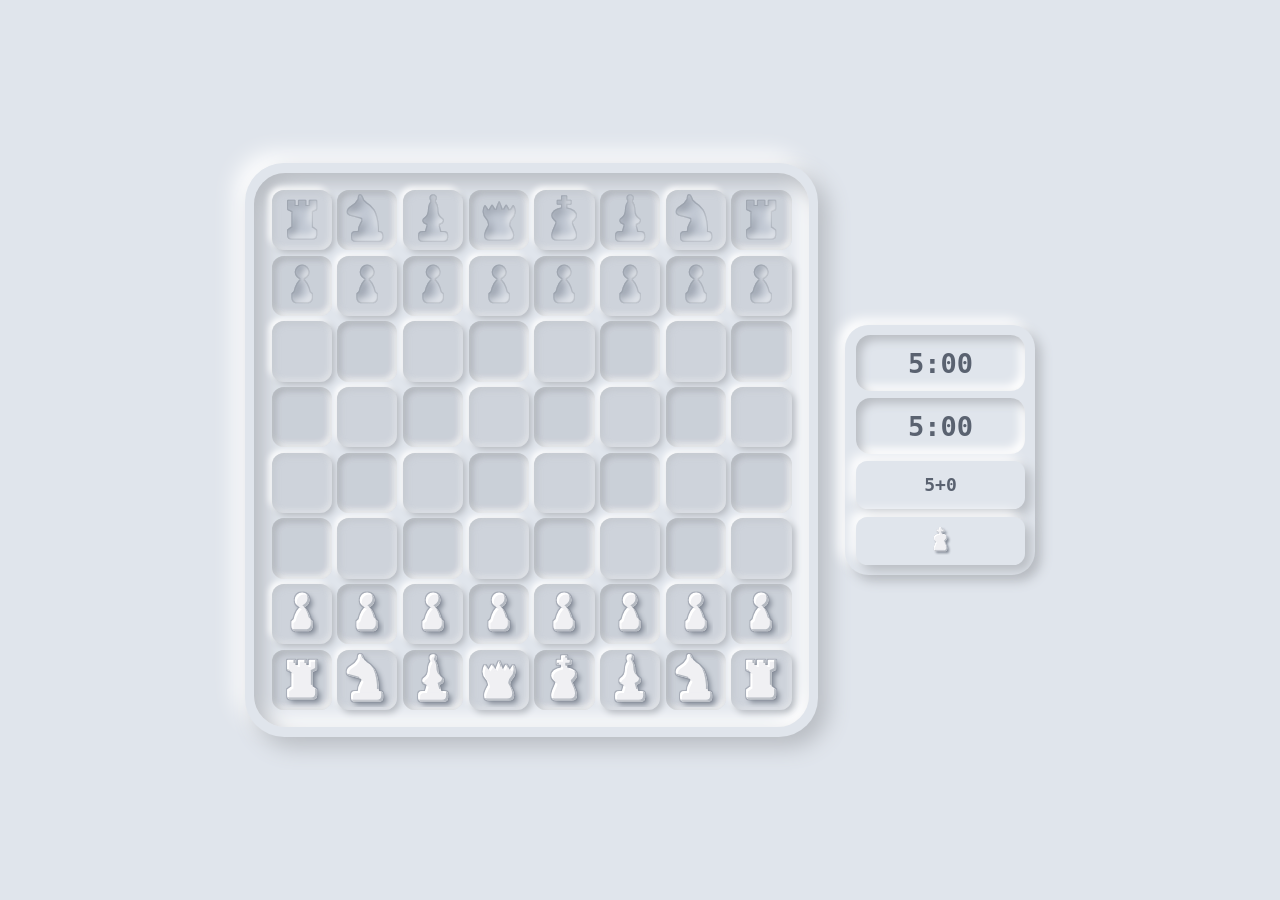
==== commit 6de51bc6: "Pause the chess clock while the engine is still loading On a cold load the wasm download + init can " ====
--- a/chess/index.html
+++ b/chess/index.html
@@ -1067,6 +1067,9 @@
         var now = performance.now(), d = now - clock.last;
         if (d <= 0) return;
         clock.last = now;
+        // 引擎还没就绪（下载/编译/启动中）时两边都不计时：
+        // 否则它的钟会在下载期间白掉时间，慢网络下首次加载甚至会被走超时
+        if (!engine.ready && !engine.dead) return;
         clock[state.turn] -= d;
         if (clock[state.turn] <= 0) { clock[state.turn] = 0; flagFall(state.turn); return; }
         paintClock();
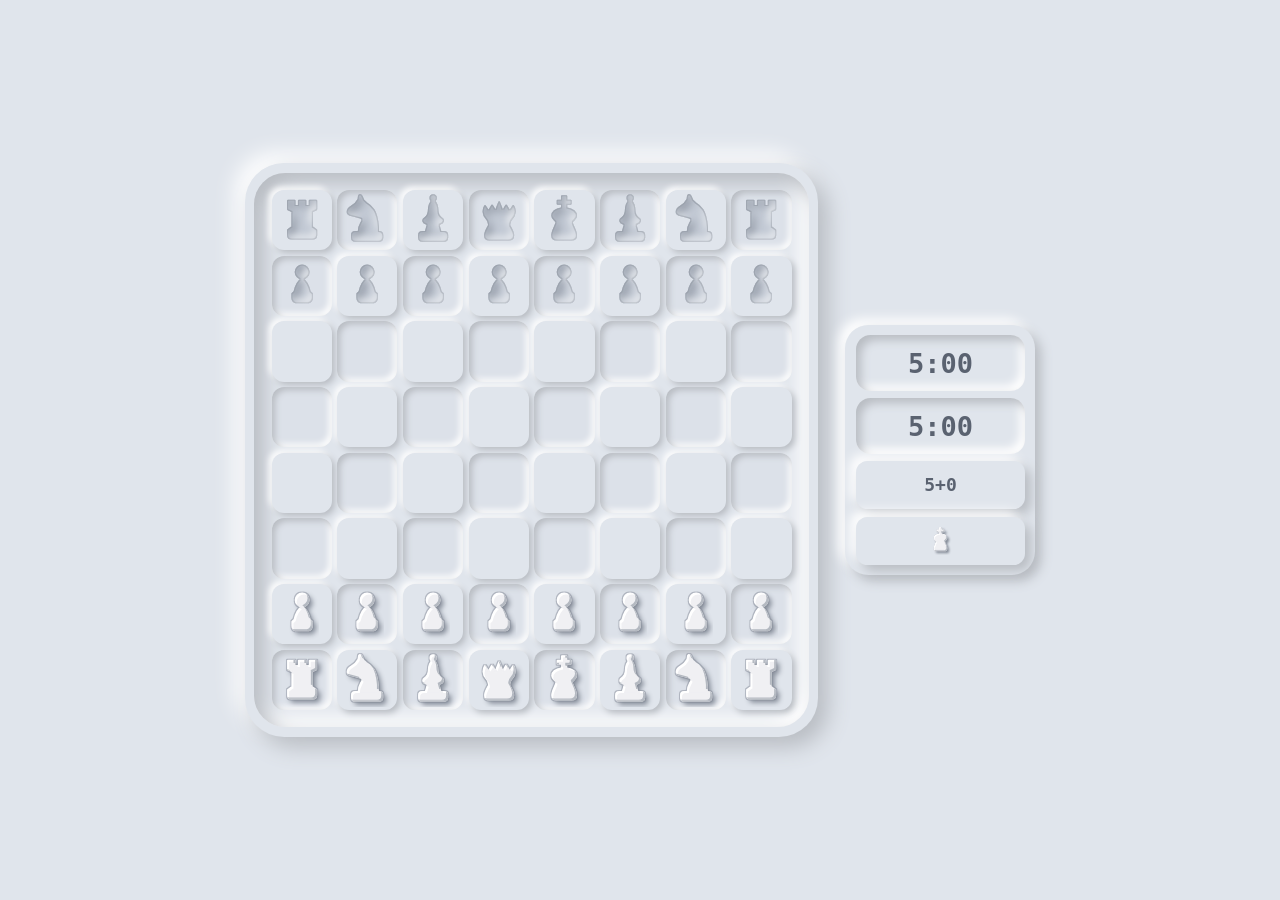
==== commit a30e4483: "Load indicator is the piece wave; lock the board while loading Replace the tile progress bar with th" ====
--- a/chess/index.html
+++ b/chess/index.html
@@ -100,25 +100,6 @@
 
     .sq.move.hover,
     .sq.cap.hover { box-shadow: var(--sunk-press); }
-
-    .sq::before {
-        content: '';
-        position: absolute;
-        inset: 0;
-        border-radius: 20%;
-        background: rgba(122, 129, 140, 0.18);
-        box-shadow: inset 2px 2px 6px rgba(184, 188, 194, 0.6),
-                    inset -2px -2px 6px rgba(255, 255, 255, 0.5);
-        opacity: 0;
-        transition: opacity 0.25s ease-in-out;
-    }
-
-    .sq.load::before { opacity: 1; }
-
-    .sq.work::before {
-        animation: loadPulse 1.6s ease-in-out infinite;
-        animation-delay: calc(var(--d, 0) * 100ms);
-    }
 
     .sq.move::after {
         content: '';
@@ -306,20 +287,21 @@
         white-space: nowrap;
     }
 
-    @keyframes loadPulse {
-        0%, 100% { opacity: 0; }
-        40%, 60% { opacity: 1; }
-    }
-
-    @keyframes rise {
-        from { opacity: 0; transform: scale(0.86); }
-        to { opacity: 1; transform: scale(1); }
-    }
-
-    .pc.rise {
-        animation: rise 0.42s ease-in-out both;
-        animation-delay: calc(var(--d) * 45ms);
-    }
+    /* 加载麦浪：同一个动画兼顾淡入与循环起伏。
+       下载段靠 JS 推进 --d 的前沿，编译/启动段已出现的棋子反复做。 */
+    @keyframes loadWave {
+        0% { opacity: 0; transform: scale(0.86); }
+        14% { opacity: 1; transform: scale(1); }
+        55% { opacity: 0.5; transform: scale(0.93); }
+        100% { opacity: 1; transform: scale(1); }
+    }
+
+    .pc.wait {
+        animation: loadWave 1.6s ease-in-out infinite;
+        animation-delay: calc(var(--d, 0) * 90ms);
+    }
+
+    .pc.hide { opacity: 0; }
 
     @media (max-width: 700px) {
         .table { flex-direction: column; }
@@ -328,8 +310,7 @@
     }
 
     @media (prefers-reduced-motion: reduce) {
-        .pc.rise { animation: none; }
-        .sq.work::before { animation: none; opacity: 0.55; }
+        .pc.wait { animation: none; }
         .pc, .promo button, .clk, .ctl { transition: none; }
     }
 </style>
@@ -727,20 +708,9 @@
             sq.setAttribute('role', 'gridcell');
             sq.dataset.i = r * 8 + c;
             sq.tabIndex = -1;
-            sq.style.setProperty('--d', r + c);
             squares.push(sq);
         }
     }
-
-    var LOAD_ORDER = (function () {
-        var a = [], i;
-        for (i = 0; i < 64; i++) a.push(i);
-        a.sort(function (x, y) {
-            var dx = (x >> 3) + (x & 7), dy = (y >> 3) + (y & 7);
-            return dx === dy ? (x >> 3) - (y >> 3) : dx - dy;
-        });
-        return a;
-    })();
 
     function layoutBoard() {
         grid.textContent = '';
@@ -758,23 +728,24 @@
 
     layoutBoard();
 
-    function pieceSVG(p, delay) {
+    function pieceSVG(p, d) {
         var white = p.c === 'w';
-        var cls = 'pc ' + (white ? 'pc--out' : 'pc--in') + (delay == null ? '' : ' rise');
-        var style = delay == null ? '' : ' style="--d:' + delay + '"';
+        var cls = 'pc ' + (white ? 'pc--out' : 'pc--in');
+        if (loading()) cls += (d <= loadState.limit ? ' wait' : ' hide');
+        var style = d == null ? '' : ' style="--d:' + d + '"';
         return '<svg class="' + cls + '"' + style + ' viewBox="0 0 100 100" aria-hidden="true">' +
                '<use href="#' + SYM[p.t] + '" filter="url(#' + (white ? 'convex' : 'engrave') + ')"/></svg>';
     }
 
-    function paint(i, delay) {
+    function paint(i) {
         var p = state.board[i];
-        squares[i].innerHTML = p ? pieceSVG(p, delay) : '';
+        squares[i].innerHTML = p ? pieceSVG(p, (i >> 3) + (i & 7)) : '';
         squares[i].setAttribute('aria-label',
             FILES[i & 7] + (8 - (i >> 3)) + (p ? ' ' + (p.c === 'w' ? '白' : '黑') + NAME[p.t] : ' 空'));
     }
 
-    function paintAll(animate) {
-        for (var i = 0; i < 64; i++) paint(i, animate ? ((i >> 3) + (i & 7)) : null);
+    function paintAll() {
+        for (var i = 0; i < 64; i++) paint(i);
     }
 
     function clearMarks() {
@@ -801,7 +772,7 @@
     }
 
     function markOwn() {
-        if (over || engine.thinking) return;
+        if (over || engine.thinking || loading()) return;
         var side = engine.dead ? state.turn : (state.turn === human ? human : null);
         if (!side) return;
         for (var i = 0; i < 64; i++) {
@@ -833,7 +804,7 @@
         state = E.makeMove(state, m);
         sel = -1; targets = []; drag = null;
         lastMove = { from: m.from, to: m.to };
-        clearMarks(); paintAll(false);
+        clearMarks(); paintAll();
         var st = E.status(state);
         over = (st === 'mate' || st === 'stalemate');
         paintState(st);
@@ -860,7 +831,7 @@
     }
 
     function activate(i) {
-        if (busy || over) return;
+        if (busy || over || loading()) return;
         if (!engine.dead && state.turn !== human) { sel = -1; targets = []; showSelection(); return; }
         var p = state.board[i];
         if (p && p.c === state.turn) {
@@ -1008,10 +979,6 @@
         }
     });
 
-    grid.addEventListener('animationend', function (e) {
-        if (e.animationName === 'rise') e.target.classList.remove('rise');
-    });
-
     // ---------------------------------------------------------------
     // 棋钟：两块时间块（凸起=该走的一方），档位与执子方按钮
     // ---------------------------------------------------------------
@@ -1076,38 +1043,26 @@
     }, 100);
 
     // ---------------------------------------------------------------
-    // 引擎加载进度：棋盘当进度条，非阻塞
-    //   下载段按字节沿对角线填充；编译/启动段没有字节进度，
-    //   切换成不确定态呼吸，保证「一直有东西在动」而不像卡死
+    // 引擎加载看门狗：加载失败或挂死时降级为同机对下（不做任何进度显示）
+    //   下载段 8s、编译/启动段 20s（后两段本就没有消息）
     // ---------------------------------------------------------------
 
-    var load = { phase: null, filled: -1 };
     var loadWatch = 0, initWatch = 0;
-
-    function paintLoad(phase, p) {
-        var i, n;
-        if (phase === 'download') {
-            n = p == null ? 0 : Math.round(Math.max(0, Math.min(1, p)) * 64);
-            if (n === load.filled && load.phase === phase) return;
-            load.filled = n;
-            for (i = 0; i < 64; i++) {
-                squares[i].classList.remove('work');
-                squares[LOAD_ORDER[i]].classList.toggle('load', i < n);
-            }
-        } else if (phase !== load.phase) {
-            load.filled = -1;
-            for (i = 0; i < 64; i++) {
-                squares[i].classList.remove('load');
-                squares[i].classList.add('work');
-            }
-        }
-        load.phase = phase;
-    }
-
-    function clearLoad() {
-        load.phase = null;
-        load.filled = -1;
-        for (var i = 0; i < 64; i++) squares[i].classList.remove('load', 'work');
+    var loadState = { limit: 0 };
+
+    function loading() { return !engine.ready && !engine.dead; }
+
+    // 只切类、不重写 innerHTML：否则每条 progress 都会重启麦浪动画
+    function applyLoadReveal() {
+        if (!loading()) return;
+        for (var i = 0; i < 64; i++) {
+            if (!state.board[i]) continue;
+            var pc = squares[i].firstChild;
+            if (!pc || !pc.classList) continue;
+            var on = ((i >> 3) + (i & 7)) <= loadState.limit;
+            pc.classList.toggle('wait', on);
+            pc.classList.toggle('hide', !on);
+        }
     }
 
     function clearWatch() {
@@ -1118,13 +1073,13 @@
     function armWatch(ms) {
         clearTimeout(loadWatch);
         clearTimeout(initWatch);
-        loadWatch = setTimeout(function () { clearLoad(); engineDown(); }, ms);
+        loadWatch = setTimeout(engineDown, ms);
     }
 
     function armInitWatch() {
         clearTimeout(loadWatch);
         clearTimeout(initWatch);
-        initWatch = setTimeout(function () { clearLoad(); engineDown(); }, 20000);
+        initWatch = setTimeout(engineDown, 20000);
     }
 
     // ---------------------------------------------------------------
@@ -1191,8 +1146,8 @@
         engine.dead = true;
         engine.thinking = false;
         clearWatch();
-        clearLoad();
         grid.classList.remove('thinking');
+        paintAll();
         announce('引擎未载入');
         syncControls();
     }
@@ -1206,7 +1161,7 @@
     function engineReady() {
         engine.ready = true;
         clearWatch();
-        clearLoad();
+        paintAll();
         sendEngine('uci')
             .then(function () { return sendEngine('isready'); })
             .then(function () { return sendEngine('ucinewgame'); })
@@ -1235,13 +1190,19 @@
             var msg = ev.data || {};
             if (msg.type === 'progress') {
                 armWatch(8000);
-                paintLoad('download', msg.total ? msg.loaded / msg.total : null);
+                var n = msg.total ? Math.round((msg.loaded / msg.total) * 14) : loadState.limit;
+                if (n !== loadState.limit) { loadState.limit = n; applyLoadReveal(); }
                 return;
             }
             if (msg.type === 'phase') {
-                if (msg.phase === 'download') armWatch(8000);
-                else armInitWatch();
-                paintLoad(msg.phase, null);
+                if (msg.phase === 'download') {
+                    armWatch(8000);
+                } else {
+                    armInitWatch();
+                    // 下载完成：编译/启动段没有字节进度，让已加载部分反复做麦浪
+                    loadState.limit = 14;
+                    applyLoadReveal();
+                }
                 return;
             }
             var slot = msg.id != null ? engine.pending[msg.id] : null;
@@ -1275,7 +1236,7 @@
             });
     }
 
-    function newGame(wave) {
+    function newGame() {
         state = E.start();
         history = [];
         sel = -1; targets = []; drag = null; over = false;
@@ -1293,7 +1254,7 @@
         layoutClock();
         clearMarks(); clearState();
         layoutBoard();
-        paintAll(!!wave);
+        paintAll();
         paintClock(); syncControls();
         announce('');
         if (engine.ready) {
@@ -1311,7 +1272,7 @@
         tcIndex = (tcIndex + 1) % TC.length;
         tcBtn.textContent = TC[tcIndex].label;
         tcBtn.setAttribute('aria-label', '时限 ' + TC[tcIndex].label + '，点击切换');
-        newGame(false);
+        newGame();
     });
 
     sideBtn.addEventListener('click', function () {
@@ -1320,10 +1281,10 @@
         flipped = human === 'b';
         sideBtn.innerHTML = pieceSVG({ t: 'k', c: human }, null);
         sideBtn.setAttribute('aria-label', (human === 'w' ? '你执白' : '你执黑') + '，点击换边');
-        newGame(false);
+        newGame();
     });
 
-    newGame(true);
+    newGame();
     bootEngine();
 })();
 </script>
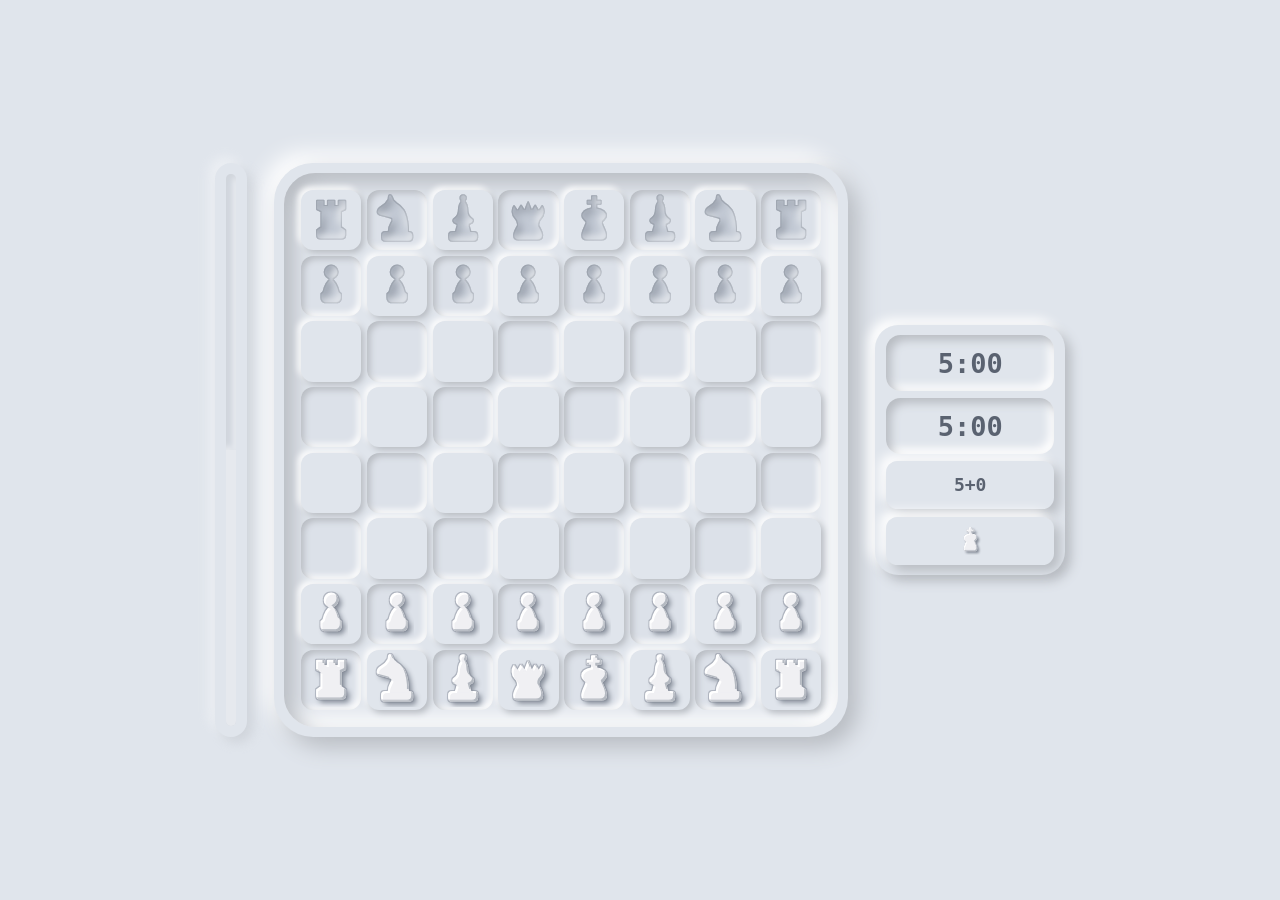
==== commit 23d18f4d: "Add retry button, engine eval bar and eased piece slides - Game over turns the side button into a re" ====
--- a/chess/index.html
+++ b/chess/index.html
@@ -23,6 +23,11 @@
         --sunk-sm: inset 3px 3px 6px var(--shade), inset -3px -3px 6px var(--light);
         --sunk-press: inset 5px 5px 10px var(--shade), inset -5px -5px 10px var(--light);
 
+        /* 全站唯一的缓动曲线：棋子滑动与局势条共用同一条，动作读起来才是一回事 */
+        --ease: cubic-bezier(0.22, 0.85, 0.26, 1);
+        --move: 0.26s;
+        --eval-dur: 0.7s;
+
         --board: min(72vmin, 520px);
         --gap: clamp(3px, 0.6vmin, 6px);
         --well-pad: clamp(10px, 1.9vmin, 20px);
@@ -156,8 +161,11 @@
         stroke-width: 3.5;
         stroke-linejoin: round;
         stroke-linecap: round;
-        transition: transform 0.3s ease-in-out;
-    }
+        transition: transform var(--move) var(--ease);
+    }
+
+    /* FLIP 的起始帧：先把棋子按位移摆回原位，这一帧不能有过渡 */
+    .pc.pre { transition: none; }
 
     .pc--out {
         fill: var(--piece-out);
@@ -271,6 +279,71 @@
     .ctl:focus-visible { outline: 2px solid rgba(109, 93, 252, 0.5); outline-offset: 2px; }
     .ctl--side .pc { width: 60%; height: 60%; }
 
+    /* 局势条：凹刻底=黑方，凸起白填充从靠己方的一端生长。
+       横屏立在棋盘左侧，竖屏（见下方媒体查询）横在棋盘上方。 */
+    .eval {
+        position: relative;
+        display: flex;
+        width: clamp(24px, 3.6vmin, 36px);
+        height: calc(var(--board) + (var(--shell-pad) + var(--well-pad)) * 2);
+        padding: clamp(6px, 1.2vmin, 12px);
+        border-radius: calc(var(--board) * 0.045);
+        background: var(--bg);
+        box-shadow: 6px 6px 12px var(--shade), -6px -6px 12px var(--light);
+        transition: opacity 0.3s ease-in-out;
+    }
+
+    .eval.dim { opacity: 0.4; }
+
+    .eval__track {
+        position: relative;
+        flex: 1;
+        overflow: hidden;
+        border-radius: calc(var(--board) * 0.02);
+        background: var(--piece-in);
+        box-shadow: var(--sunk-sm);
+    }
+
+    .eval__fill {
+        position: absolute;
+        left: 0;
+        top: 0;
+        width: 100%;
+        height: var(--w, 50%);
+        background: var(--piece-out);
+        box-shadow: var(--raised-sm);
+        transition: height var(--eval-dur) var(--ease), width var(--eval-dur) var(--ease);
+    }
+
+    /* 读数：条正中浮出的小标签，悬停（桌面）或点击（移动端，再次点击收起）才出现 */
+    .eval__num {
+        position: absolute;
+        left: 50%;
+        top: 50%;
+        transform: translate(-50%, -50%);
+        padding: 2px 7px;
+        border-radius: calc(var(--board) * 0.022);
+        background: var(--face);
+        box-shadow: var(--raised-sm);
+        font: 600 clamp(10px, 1.7vmin, 14px)/1 ui-monospace, "Cascadia Mono", Consolas, monospace;
+        font-variant-numeric: tabular-nums;
+        color: #5a6270;
+        white-space: nowrap;
+        opacity: 0;
+        pointer-events: none;
+        transition: opacity 0.18s var(--ease);
+    }
+
+    .eval:hover .eval__num,
+    .eval.show .eval__num { opacity: 1; }
+
+    /* 引擎没数据时不给读数，免得凭空显示 0.00 */
+    .eval.dim .eval__num { display: none; }
+
+    /* 锚定端跟着执子方：横屏竖条里执子方永远在下（执白=白在下、执黑=黑在下），
+       竖屏横条的对应规则见下方媒体查询（执子方在左）。 */
+    .eval[data-human="w"] .eval__fill { top: auto; bottom: 0; }
+
     .grid.thinking.eng-w .pc--out,
     .grid.thinking.eng-b .pc--in {
         transform: scale(0.97);
@@ -303,15 +376,26 @@
 
     .pc.hide { opacity: 0; }
 
-    @media (max-width: 700px) {
+    /* 竖屏或窄屏：整体竖排——局势条横在棋盘上方，棋钟并成两列落到下面 */
+    @media (max-width: 700px), (orientation: portrait) {
         .table { flex-direction: column; }
         .clock { width: var(--board); grid-template-columns: 1fr 1fr; }
         .clk { grid-column: 1 / -1; }
+
+        .eval {
+            width: calc(var(--board) + (var(--shell-pad) + var(--well-pad)) * 2);
+            height: clamp(24px, 3.6vmin, 36px);
+        }
+
+        .eval__fill { left: 0; right: auto; width: var(--w, 50%); height: 100%; }
+        /* 横条的锚定端＝执子方在左：执白用默认左端，执黑把白翻到右端 */
+        .eval[data-human="w"] .eval__fill { top: 0; bottom: auto; }
+        .eval[data-human="b"] .eval__fill { left: auto; right: 0; }
     }
 
     @media (prefers-reduced-motion: reduce) {
         .pc.wait { animation: none; }
-        .pc, .promo button, .clk, .ctl { transition: none; }
+        .pc, .promo button, .clk, .ctl, .eval__fill, .eval__num { transition: none; }
     }
 </style>
 </head>
@@ -340,6 +424,11 @@
         <symbol id="king" viewBox="0 0 100 100">
             <path d="M46 6 L54 6 L54 14 L62 14 L62 20 L54 20 L54 28 C66 30 72 34 72 42 C72 48 66 50 64 54 C66 62 72 70 72 78 Q72 86 64 86 L36 86 Q28 86 28 78 C28 70 34 62 36 54 C34 50 28 48 28 42 C28 34 34 30 46 28 L46 20 L38 20 L38 14 L46 14 Z"/>
         </symbol>
+        <!-- 重开：270° 圆环 + 环口右端一个明显的顺时针箭头，都做成填充体以便沿用凸起滤镜 -->
+        <symbol id="retry" viewBox="0 0 100 100">
+            <path d="M27.4 27.4 A32 32 0 1 0 72.6 27.4 L64.1 35.9 A20 20 0 1 1 35.9 35.9 Z"/>
+            <path d="M82.5 45.7 L54.2 34.4 L71.2 17.4 Z"/>
+        </symbol>
 
         <!-- 凸起：光源固定在左上，右下投影 + 贴边的一圈细内边线（与凹刻镜像） -->
         <filter id="convex" x="-35%" y="-35%" width="170%" height="170%" color-interpolation-filters="sRGB">
@@ -408,6 +497,11 @@
 </svg>
 
 <div class="table">
+    <div class="eval dim" id="eval" data-human="w" aria-hidden="true">
+        <div class="eval__track"><div class="eval__fill" id="eval-fill"></div></div>
+        <span class="eval__num" id="eval-num" hidden></span>
+    </div>
+
     <main class="shell">
         <div class="well">
             <div class="grid" id="grid" role="grid" aria-label="国际象棋棋盘"></div>
@@ -689,6 +783,18 @@
     var clockEl = document.querySelector('.clock');
     var tcBtn = document.getElementById('tc');
     var sideBtn = document.getElementById('side');
+    var evalEl = document.getElementById('eval');
+    var evalFill = document.getElementById('eval-fill');
+    var evalNum = document.getElementById('eval-num');
+
+    /* 评估分一律换算成白方视角；mate 记作 1e5，够让曲线贴到端点 */
+    var evalScore = 0;
+    var evalMate = 0;
+    var evalKnown = false;
+    /* 这个引擎用超大 cp 编码杀棋：|cp| = MATE_BASE − 杀棋所需 ply 数（实测基准 60000） */
+    var MATE_CP = 30000;
+    var MATE_BASE = 60000;
+    var sideBtnKey = '';
 
     var squares = [], state = E.start(), sel = -1, targets = [], drag = null, busy = false, over = false;
     var promoBox = null;
@@ -731,7 +837,8 @@
     function pieceSVG(p, d) {
         var white = p.c === 'w';
         var cls = 'pc ' + (white ? 'pc--out' : 'pc--in');
-        if (loading()) cls += (d <= loadState.limit ? ' wait' : ' hide');
+        // d==null 是控件/替身，不在麦浪范围内
+        if (d != null && loading()) cls += (d <= loadState.limit ? ' wait' : ' hide');
         var style = d == null ? '' : ' style="--d:' + d + '"';
         return '<svg class="' + cls + '"' + style + ' viewBox="0 0 100 100" aria-hidden="true">' +
                '<use href="#' + SYM[p.t] + '" filter="url(#' + (white ? 'convex' : 'engrave') + ')"/></svg>';
@@ -746,6 +853,39 @@
 
     function paintAll() {
         for (var i = 0; i < 64; i++) paint(i);
+    }
+
+    /* makeMove 复用棋子对象（只有升变换新），所以对象本身就能当走子前后的身份键 */
+    function snapshot() {
+        var map = new Map(), i, pc;
+        for (i = 0; i < 64; i++) {
+            pc = squares[i].firstChild;
+            if (pc && state.board[i]) map.set(state.board[i], pc.getBoundingClientRect());
+        }
+        return map;
+    }
+
+    function slide(pre) {
+        var todo = [], i, pc, from, now, dx, dy;
+        for (i = 0; i < 64; i++) {
+            pc = squares[i].firstChild;
+            from = state.board[i] && pre.get(state.board[i]);
+            if (!pc || !from) continue;
+            now = pc.getBoundingClientRect();
+            dx = from.left - now.left;
+            dy = from.top - now.top;
+            if (dx || dy) todo.push([pc, dx, dy]);
+        }
+        if (!todo.length) return;
+        for (i = 0; i < todo.length; i++) {
+            todo[i][0].classList.add('pre');
+            todo[i][0].style.transform = 'translate(' + todo[i][1] + 'px,' + todo[i][2] + 'px)';
+        }
+        void grid.offsetWidth;
+        for (i = 0; i < todo.length; i++) {
+            todo[i][0].classList.remove('pre');
+            todo[i][0].style.transform = '';
+        }
     }
 
     function clearMarks() {
@@ -801,10 +941,13 @@
 
     function commit(m) {
         var mover = state.turn;
+        var pawn = state.board[m.from];
+        var pre = snapshot();
         state = E.makeMove(state, m);
+        if (m.promo) pre.set(state.board[m.to], pre.get(pawn));
         sel = -1; targets = []; drag = null;
         lastMove = { from: m.from, to: m.to };
-        clearMarks(); paintAll();
+        clearMarks(); paintAll(); slide(pre);
         var st = E.status(state);
         over = (st === 'mate' || st === 'stalemate');
         paintState(st);
@@ -954,8 +1097,15 @@
         busy = false;
     }
 
+    // 读数：移动端点一次浮出、再点收起；点别处也收起。桌面端悬停另有 CSS :hover
+    evalEl.addEventListener('click', function () {
+        if (evalNum.hidden) return;
+        evalEl.classList.toggle('show');
+    });
+
     window.addEventListener('pointerdown', function (e) {
         if (promoBox && !promoBox.contains(e.target)) closePromo();
+        if (!evalEl.contains(e.target)) evalEl.classList.remove('show');
     }, true);
 
     grid.addEventListener('keydown', function (e) {
@@ -1011,10 +1161,48 @@
         paintClock();
     }
 
+    /* 读数文本：白方视角。杀棋记法——1 步杀直接写结果 1-0／0-1，多步杀写 #N／-#N。
+       该引擎用超大 cp 编码杀棋（|cp| = MATE_BASE − ply 数），实测 59999=1 ply、
+       59983=17 ply（pv 长度吻合），故主动杀那方的步数 = ceil(ply / 2)。 */
+    function evalLabel() {
+        var n = evalMate ? Math.abs(evalMate) : 0;
+        if (!n && Math.abs(evalScore) >= MATE_CP)
+            n = Math.max(1, Math.ceil((MATE_BASE - Math.abs(evalScore)) / 2));
+        if (n) return n === 1
+            ? (evalScore > 0 ? '1-0' : '0-1')
+            : (evalScore > 0 ? '#' : '-#') + n;
+        var pawns = evalScore / 100;
+        return (pawns > 0 ? '+' : pawns < 0 ? '-' : '') + Math.abs(pawns).toFixed(2);
+    }
+
+    /* 分差用 logistic 压成占比：±320 厘兵约到 73/27，再大也只贴端点不越界 */
+    function paintEval() {
+        evalFill.style.setProperty('--w', (100 / (1 + Math.exp(-evalScore / 320))).toFixed(2) + '%');
+        evalEl.setAttribute('data-human', human);
+        evalEl.classList.toggle('dim', !engine.ready);
+        evalNum.textContent = evalLabel();
+        evalNum.hidden = !evalKnown;
+    }
+
+    function paintSideBtn() {
+        var key = (over ? 'retry' : 'side') + human;
+        if (sideBtnKey === key) return;
+        sideBtnKey = key;
+        // 重开：凸按钮上刻一枚凹图案，与换边那枚凸起的白王互为镜像
+        sideBtn.innerHTML = over
+            ? '<svg class="pc pc--in" viewBox="0 0 100 100" aria-hidden="true">' +
+              '<use href="#retry" filter="url(#engrave)"/></svg>'
+            : pieceSVG({ t: 'k', c: human }, null);
+        sideBtn.setAttribute('aria-label', over ? '重开一局'
+            : (human === 'w' ? '你执白，点击换边' : '你执黑，点击换边'));
+    }
+
     function syncControls() {
         var locked = !over && history.length > 0;
         tcBtn.disabled = locked;
         sideBtn.disabled = locked;
+        paintSideBtn();
+        paintEval();
         markOwn();
     }
 
@@ -1108,8 +1296,24 @@
         return 'go depth ' + DEPTH_CAP + ' movetime ' + ms;
     }
 
+    /* go 是阻塞调用，返回整段 stdout：倒着找最后一条 info，就是最终深度的那次汇报 */
+    function parseEval(out) {
+        var lines = (out || '').split('\n'), i, s, m;
+        for (i = lines.length - 1; i >= 0; i--) {
+            s = lines[i];
+            if (s.indexOf('depth') < 0 || s.indexOf(' score ') < 0) continue;
+            m = /score\s+mate\s+([+-]?\d+)/.exec(s);
+            if (m) return { mate: +m[1] };
+            m = /score\s+cp\s+([+-]?\d+)/.exec(s);
+            if (m) return { cp: +m[1] };
+        }
+        return null;
+    }
+
     function askEngine() {
         if (over || engine.thinking || !engine.ready || engine.dead) return;
+        // UCI 的 score 永远是"轮走方视角"，这里轮走方是引擎，翻成白方视角要带符号
+        var sign = state.turn === 'w' ? 1 : -1;
         engine.thinking = true;
         grid.classList.add('thinking');
         syncControls();
@@ -1118,8 +1322,14 @@
             .then(function () { return sendEngine(goLine()); })
             .then(function (out) {
                 var m = /bestmove\s+([a-h][1-8][a-h][1-8][qrbn]?)/.exec(out || '');
+                var e = parseEval(out);
                 engine.thinking = false;
                 grid.classList.remove('thinking');
+                if (e) {
+                    evalKnown = true;
+                    evalMate = e.mate ? sign * e.mate : 0;
+                    evalScore = e.mate ? sign * 1e5 : sign * e.cp;
+                }
                 if (m && !over) applyEngineMove(m[1]);
                 syncControls();
             })
@@ -1165,7 +1375,8 @@
         sendEngine('uci')
             .then(function () { return sendEngine('isready'); })
             .then(function () { return sendEngine('ucinewgame'); })
-            .then(function () { return sendEngine('setoption name OwnBook value true'); })
+            // 关库：开局库出招不发 info，局势条拿不到 score，会整个开局停在 50%
+            .then(function () { return sendEngine('setoption name OwnBook value false'); })
             .then(function () { return sendEngine('setoption name MultiPV value 1'); })
             .then(function () {
                 syncControls();
@@ -1239,6 +1450,10 @@
     function newGame() {
         state = E.start();
         history = [];
+        evalScore = 0;
+        evalMate = 0;
+        evalKnown = false;
+        evalEl.classList.remove('show');
         sel = -1; targets = []; drag = null; over = false;
         lastMove = null;
         clock.w = TC[tcIndex].base;
@@ -1277,10 +1492,9 @@
 
     sideBtn.addEventListener('click', function () {
         if (sideBtn.disabled) return;
+        if (over) { newGame(); return; }
         human = human === 'w' ? 'b' : 'w';
         flipped = human === 'b';
-        sideBtn.innerHTML = pieceSVG({ t: 'k', c: human }, null);
-        sideBtn.setAttribute('aria-label', (human === 'w' ? '你执白' : '你执黑') + '，点击换边');
         newGame();
     });
 
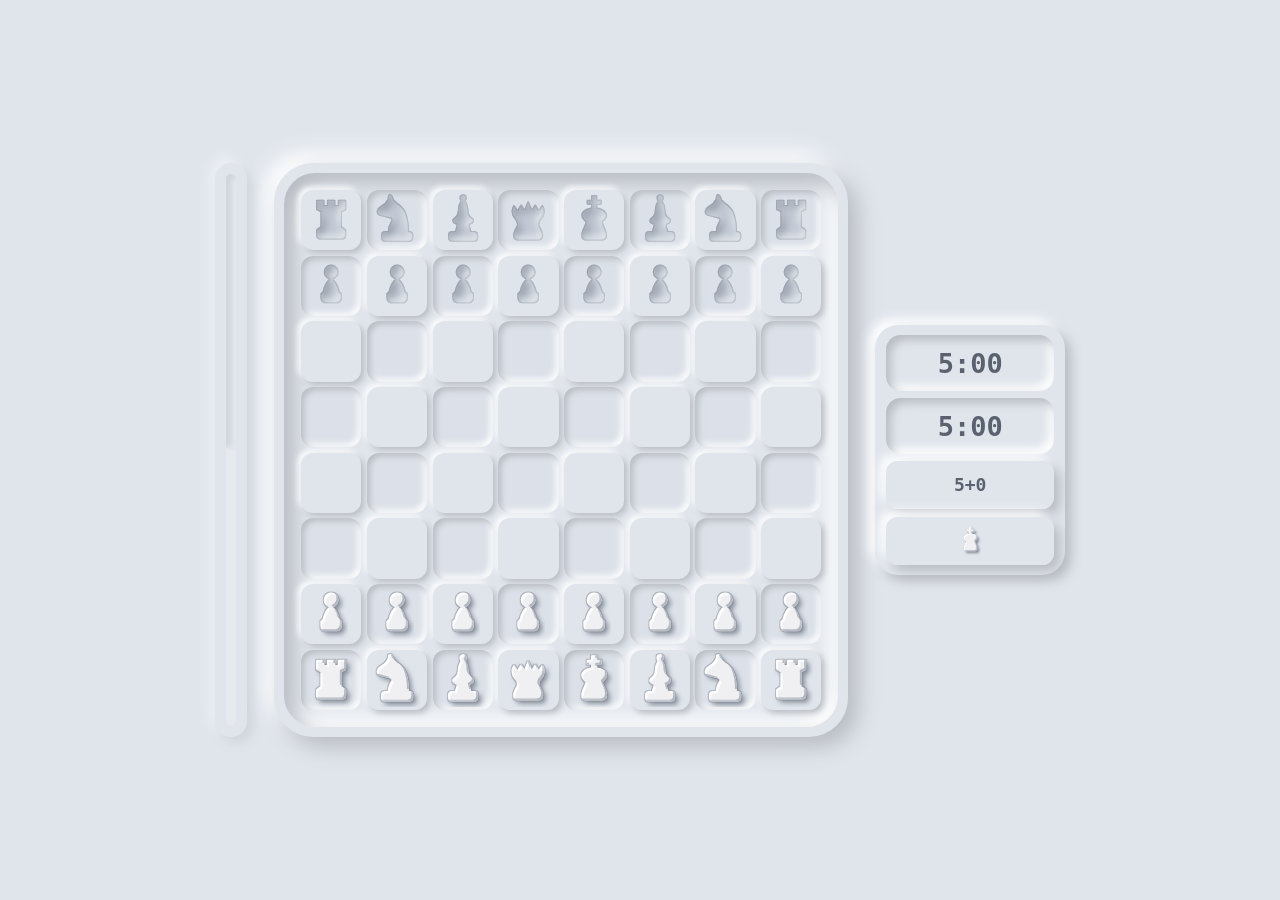
==== commit 355adacc: "Move chess and formatter under works, keep the old URLs as redirects The works page is the catalogue" ====
--- a/chess/index.html
+++ b/chess/index.html
@@ -1,1507 +1,24 @@
 <!DOCTYPE html>
 <html lang="zh-CN">
 <head>
-<meta charset="UTF-8">
-<meta name="viewport" content="width=device-width, initial-scale=1.0">
-<meta name="color-scheme" content="light">
+<meta charset="utf-8">
+<meta http-equiv="refresh" content="0; url=/works/chess/">
+<link rel="canonical" href="https://meraneko.top/works/chess/">
+<meta name="viewport" content="width=device-width, initial-scale=1">
 <title>国际象棋</title>
 <style>
-    :root {
-        --bg: #e0e5ec;
-        --shade: #b8bcc2;
-        --light: #ffffff;
-        --accent: #6d5dfc;
-
-        --face: #e0e5ec;
-        --face-sunk: #dce1e9;
-        --piece-out: #f0f0f3;
-        --piece-in: #c3cad5;
-
-        --raised-lg: 10px 10px 22px var(--shade), -10px -10px 22px var(--light);
-        --sunk-lg: inset 10px 10px 20px var(--shade), inset -10px -10px 20px var(--light);
-        --raised-sm: 3px 3px 6px var(--shade), -3px -3px 6px var(--light);
-        --sunk-sm: inset 3px 3px 6px var(--shade), inset -3px -3px 6px var(--light);
-        --sunk-press: inset 5px 5px 10px var(--shade), inset -5px -5px 10px var(--light);
-
-        /* 全站唯一的缓动曲线：棋子滑动与局势条共用同一条，动作读起来才是一回事 */
-        --ease: cubic-bezier(0.22, 0.85, 0.26, 1);
-        --move: 0.26s;
-        --eval-dur: 0.7s;
-
-        --board: min(72vmin, 520px);
-        --gap: clamp(3px, 0.6vmin, 6px);
-        --well-pad: clamp(10px, 1.9vmin, 20px);
-        --shell-pad: clamp(6px, 1.1vmin, 11px);
-    }
-
-    * { box-sizing: border-box; }
-
-    body {
-        margin: 0;
-        min-height: 100svh;
-        display: grid;
-        place-items: center;
-        padding: clamp(24px, 7vmin, 72px);
-        background: var(--bg);
-        -webkit-font-smoothing: antialiased;
-    }
-
-    .defs {
-        position: absolute;
-        width: 0;
-        height: 0;
-        overflow: hidden;
-    }
-
-    .shell {
-        padding: var(--shell-pad);
-        border-radius: calc(var(--board) * 0.075);
-        background: var(--bg);
-        box-shadow: var(--raised-lg);
-    }
-
-    .well {
-        padding: var(--well-pad);
-        border-radius: calc(var(--board) * 0.06);
-        background: var(--bg);
-        box-shadow: var(--sunk-lg);
-    }
-
-    .grid {
-        display: grid;
-        gap: var(--gap);
-        width: var(--board);
-        touch-action: none;
-    }
-
-    .row {
-        display: grid;
-        grid-template-columns: repeat(8, 1fr);
-        gap: var(--gap);
-    }
-
-    .sq {
-        position: relative;
-        aspect-ratio: 1;
-        display: grid;
-        place-items: center;
-        border-radius: 20%;
-    }
-
-    .sq.lt {
-        background: var(--face);
-        box-shadow: var(--raised-sm);
-    }
-
-    .sq.dk {
-        background: var(--face-sunk);
-        box-shadow: var(--sunk-sm);
-    }
-
-    .sq.own { cursor: grab; }
-    .sq.move, .sq.cap, .sq.sel { cursor: pointer; }
-
-    .sq.sel { box-shadow: var(--sunk-press); }
-
-    .sq.move.hover,
-    .sq.cap.hover { box-shadow: var(--sunk-press); }
-
-    .sq.move::after {
-        content: '';
-        position: absolute;
-        width: 26%;
-        aspect-ratio: 1;
-        border-radius: 50%;
-        background: var(--face-sunk);
-        box-shadow: inset 2px 2px 5px var(--shade), inset -2px -2px 5px var(--light);
-    }
-
-    .sq.cap::after {
-        content: '';
-        position: absolute;
-        inset: 0;
-        border-radius: 20%;
-        box-shadow: var(--sunk-press);
-    }
-
-    .sq.last {
-        outline: 2px solid rgba(88, 96, 110, 0.5);
-        outline-offset: -2px;
-    }
-
-    .sq.last-to {
-        outline: 2px solid rgba(88, 96, 110, 0.72);
-        outline-offset: -2px;
-    }
-
-    .sq.check {
-        background: #f08b8b;
-        box-shadow: inset 5px 5px 10px rgba(148, 58, 58, 0.45),
-                    inset -5px -5px 10px rgba(255, 255, 255, 0.72);
-    }
-
-    .sq.mate {
-        background: #a89ff6;
-        box-shadow: inset 5px 5px 10px rgba(58, 40, 148, 0.42),
-                    inset -5px -5px 10px rgba(255, 255, 255, 0.6);
-    }
-
-    .sq:focus { outline: none; }
-
-    .grid.kb .sq:focus {
-        outline: 2px solid rgba(109, 93, 252, 0.5);
-        outline-offset: -2px;
-    }
-
-    .pc {
-        position: relative;
-        z-index: 1;
-        width: 90%;
-        height: 90%;
-        stroke-width: 3.5;
-        stroke-linejoin: round;
-        stroke-linecap: round;
-        transition: transform var(--move) var(--ease);
-    }
-
-    /* FLIP 的起始帧：先把棋子按位移摆回原位，这一帧不能有过渡 */
-    .pc.pre { transition: none; }
-
-    .pc--out {
-        fill: var(--piece-out);
-        stroke: var(--piece-out);
-    }
-
-    .pc--in {
-        fill: var(--piece-in);
-        stroke: var(--piece-in);
-    }
-
-    .sq.sel .pc { transform: scale(0.94); }
-
-    .sq.dragging .pc { opacity: 0.25; }
-
-    .ghost {
-        position: fixed;
-        left: 0;
-        top: 0;
-        z-index: 30;
-        pointer-events: none;
-        filter: drop-shadow(0 8px 10px rgba(122, 128, 138, 0.4));
-    }
-
-    .promo {
-        position: fixed;
-        z-index: 40;
-        display: grid;
-        gap: 6px;
-        padding: 8px;
-        border-radius: 18px;
-        background: var(--bg);
-        box-shadow: var(--raised-lg);
-    }
-
-    .promo button {
-        width: var(--tile);
-        height: var(--tile);
-        padding: 0;
-        border: 0;
-        border-radius: 14px;
-        background: var(--face);
-        box-shadow: 6px 6px 12px var(--shade), -6px -6px 12px var(--light);
-        display: grid;
-        place-items: center;
-        cursor: pointer;
-        transition: box-shadow 0.3s ease-in-out;
-    }
-
-    .promo button:hover { box-shadow: 4px 4px 8px var(--shade), -4px -4px 8px var(--light); }
-    .promo button:active { box-shadow: inset 4px 4px 8px var(--shade), inset -4px -4px 8px var(--light); }
-    .promo button:focus-visible { outline: 2px solid rgba(109, 93, 252, 0.5); outline-offset: 2px; }
-    .promo .pc { width: 82%; height: 82%; }
-
-    .table {
-        display: flex;
-        align-items: center;
-        justify-content: center;
-        gap: clamp(16px, 3vmin, 36px);
-    }
-
-    .clock {
-        display: grid;
-        gap: clamp(4px, 0.8vmin, 8px);
-        width: clamp(120px, 22vmin, 190px);
-        padding: clamp(6px, 1.2vmin, 12px);
-        border-radius: calc(var(--board) * 0.045);
-        background: var(--bg);
-        box-shadow: 6px 6px 12px var(--shade), -6px -6px 12px var(--light);
-    }
-
-    .clk {
-        display: grid;
-        place-items: center;
-        padding: clamp(8px, 1.6vmin, 15px) 4px;
-        border-radius: calc(var(--board) * 0.028);
-        background: var(--bg);
-        box-shadow: var(--sunk-press);
-        transition: box-shadow 0.3s ease-in-out;
-    }
-
-    .clk.on { box-shadow: var(--raised-sm); }
-
-    .clk.flag { outline: 2px solid #d94f4f; outline-offset: -2px; }
-
-    .clk__t {
-        font: 600 clamp(16px, 3vmin, 30px)/1 ui-monospace, "Cascadia Mono", Consolas, monospace;
-        font-variant-numeric: tabular-nums;
-        color: #5a6270;
-    }
-
-    .ctl {
-        height: clamp(32px, 5.6vmin, 48px);
-        padding: 0;
-        border: 0;
-        border-radius: calc(var(--board) * 0.022);
-        background: var(--face);
-        box-shadow: 6px 6px 12px var(--shade), -6px -6px 12px var(--light);
-        display: grid;
-        place-items: center;
-        cursor: pointer;
-        transition: box-shadow 0.3s ease-in-out;
-        font: 600 clamp(12px, 2vmin, 19px)/1 ui-monospace, "Cascadia Mono", Consolas, monospace;
-        font-variant-numeric: tabular-nums;
-        color: #5a6270;
-    }
-
-    .ctl:hover:not(:disabled) { box-shadow: 4px 4px 8px var(--shade), -4px -4px 8px var(--light); }
-    .ctl:active:not(:disabled) { box-shadow: inset 4px 4px 8px var(--shade), inset -4px -4px 8px var(--light); }
-    .ctl:disabled { opacity: 0.5; box-shadow: 3px 3px 6px var(--shade), -3px -3px 6px var(--light); cursor: default; }
-    .ctl:focus-visible { outline: 2px solid rgba(109, 93, 252, 0.5); outline-offset: 2px; }
-    .ctl--side .pc { width: 60%; height: 60%; }
-
-    /* 局势条：凹刻底=黑方，凸起白填充从靠己方的一端生长。
-       横屏立在棋盘左侧，竖屏（见下方媒体查询）横在棋盘上方。 */
-    .eval {
-        position: relative;
-        display: flex;
-        width: clamp(24px, 3.6vmin, 36px);
-        height: calc(var(--board) + (var(--shell-pad) + var(--well-pad)) * 2);
-        padding: clamp(6px, 1.2vmin, 12px);
-        border-radius: calc(var(--board) * 0.045);
-        background: var(--bg);
-        box-shadow: 6px 6px 12px var(--shade), -6px -6px 12px var(--light);
-        transition: opacity 0.3s ease-in-out;
-    }
-
-    .eval.dim { opacity: 0.4; }
-
-    .eval__track {
-        position: relative;
-        flex: 1;
-        overflow: hidden;
-        border-radius: calc(var(--board) * 0.02);
-        background: var(--piece-in);
-        box-shadow: var(--sunk-sm);
-    }
-
-    .eval__fill {
-        position: absolute;
-        left: 0;
-        top: 0;
-        width: 100%;
-        height: var(--w, 50%);
-        background: var(--piece-out);
-        box-shadow: var(--raised-sm);
-        transition: height var(--eval-dur) var(--ease), width var(--eval-dur) var(--ease);
-    }
-
-    /* 读数：条正中浮出的小标签，悬停（桌面）或点击（移动端，再次点击收起）才出现 */
-    .eval__num {
-        position: absolute;
-        left: 50%;
-        top: 50%;
-        transform: translate(-50%, -50%);
-        padding: 2px 7px;
-        border-radius: calc(var(--board) * 0.022);
-        background: var(--face);
-        box-shadow: var(--raised-sm);
-        font: 600 clamp(10px, 1.7vmin, 14px)/1 ui-monospace, "Cascadia Mono", Consolas, monospace;
-        font-variant-numeric: tabular-nums;
-        color: #5a6270;
-        white-space: nowrap;
-        opacity: 0;
-        pointer-events: none;
-        transition: opacity 0.18s var(--ease);
-    }
-
-    .eval:hover .eval__num,
-    .eval.show .eval__num { opacity: 1; }
-
-    /* 引擎没数据时不给读数，免得凭空显示 0.00 */
-    .eval.dim .eval__num { display: none; }
-
-    /* 锚定端跟着执子方：横屏竖条里执子方永远在下（执白=白在下、执黑=黑在下），
-       竖屏横条的对应规则见下方媒体查询（执子方在左）。 */
-    .eval[data-human="w"] .eval__fill { top: auto; bottom: 0; }
-
-    .grid.thinking.eng-w .pc--out,
-    .grid.thinking.eng-b .pc--in {
-        transform: scale(0.97);
-        opacity: 0.85;
-    }
-
-    .sr {
-        position: absolute;
-        width: 1px;
-        height: 1px;
-        margin: -1px;
-        overflow: hidden;
-        clip-path: inset(50%);
-        white-space: nowrap;
-    }
-
-    /* 加载麦浪：同一个动画兼顾淡入与循环起伏。
-       下载段靠 JS 推进 --d 的前沿，编译/启动段已出现的棋子反复做。 */
-    @keyframes loadWave {
-        0% { opacity: 0; transform: scale(0.86); }
-        14% { opacity: 1; transform: scale(1); }
-        55% { opacity: 0.5; transform: scale(0.93); }
-        100% { opacity: 1; transform: scale(1); }
-    }
-
-    .pc.wait {
-        animation: loadWave 1.6s ease-in-out infinite;
-        animation-delay: calc(var(--d, 0) * 90ms);
-    }
-
-    .pc.hide { opacity: 0; }
-
-    /* 竖屏或窄屏：整体竖排——局势条横在棋盘上方，棋钟并成两列落到下面 */
-    @media (max-width: 700px), (orientation: portrait) {
-        .table { flex-direction: column; }
-        .clock { width: var(--board); grid-template-columns: 1fr 1fr; }
-        .clk { grid-column: 1 / -1; }
-
-        .eval {
-            width: calc(var(--board) + (var(--shell-pad) + var(--well-pad)) * 2);
-            height: clamp(24px, 3.6vmin, 36px);
-        }
-
-        .eval__fill { left: 0; right: auto; width: var(--w, 50%); height: 100%; }
-        /* 横条的锚定端＝执子方在左：执白用默认左端，执黑把白翻到右端 */
-        .eval[data-human="w"] .eval__fill { top: 0; bottom: auto; }
-        .eval[data-human="b"] .eval__fill { left: auto; right: 0; }
-    }
-
-    @media (prefers-reduced-motion: reduce) {
-        .pc.wait { animation: none; }
-        .pc, .promo button, .clk, .ctl, .eval__fill, .eval__num { transition: none; }
-    }
+  body { margin: 0; min-height: 100dvh; display: grid; place-items: center;
+         background: #e0e5ec; color: #5a6270;
+         font-family: ui-sans-serif, system-ui, -apple-system, "Segoe UI", "PingFang SC", "Microsoft YaHei", sans-serif;
+         font-size: .9375rem; }
+  a { color: #6d5dfc; }
 </style>
 </head>
 <body>
-
-<svg class="defs" aria-hidden="true" focusable="false">
-    <defs>
-        <symbol id="pawn" viewBox="0 0 100 100">
-            <path d="M50 36 C44 40 38 50 36 60 L32 64 L32 72 Q32 78 38 80 L62 80 Q68 78 68 72 L68 64 L64 60 C62 50 56 40 50 36 A12 12 0 0 0 50 12 A12 12 0 0 0 50 36 Z"/>
-        </symbol>
-        <symbol id="rook" viewBox="0 0 100 100">
-            <path d="M24 14 L36 14 L36 24 L44 24 L44 14 L56 14 L56 24 L64 24 L64 14 L76 14 L76 30 L68 34 L68 62 L76 68 L76 78 Q76 84 70 84 L30 84 Q24 84 24 78 L24 68 L32 62 L32 34 L24 30 Z"/>
-        </symbol>
-        <symbol id="knight" viewBox="0 0 100 100">
-            <path d="M28 88 H72 Q78 88 78 82 V78 Q78 72 72 72 H28 Q22 72 22 78 V82 Q22 88 28 88 Z"/>
-            <path d="M34 74 C34 66 36 60 39 55 C42 51 42 48 39 46 C34 44 27 42 22 41 Q14 40 14 35 Q14 29 21 25 C28 21 32 16 34 12 L35 5 Q37 2 40 6 L43 13 C45 15 46 16 48 18 C53 21 58 25 62 31 C67 39 69 50 70 62 L70 74 Z"/>
-        </symbol>
-        <symbol id="bishop" viewBox="0 0 100 100">
-            <path d="M30 88 H70 Q76 88 76 82 V78 Q76 72 70 72 H30 Q24 72 24 78 V82 Q24 88 30 88 Z"/>
-            <path d="M36 74 C37 68 39 63 40 58 L33 54 Q30 50 34 47 C40 43 42 38 42 32 C42 24 46 16 50 12 C54 16 58 24 58 32 C58 38 60 43 66 47 Q70 50 67 54 L60 58 C61 63 63 68 64 74 Z"/>
-            <path d="M45 9 a5 5 0 0 1 10 0 a5 5 0 0 1 -10 0 Z"/>
-        </symbol>
-        <symbol id="queen" viewBox="0 0 100 100">
-            <path d="M24 24 L30.5 34 L37 23 L43.5 34 L50 17 L56.5 34 L63 23 L69.5 34 L76 24 C80 30 80 40 74 46 C70 50 68 54 69 60 C72 66 76 72 76 78 Q76 86 68 86 L32 86 Q24 86 24 78 C24 72 28 66 31 60 C32 54 30 50 26 46 C20 40 20 30 24 24 Z"/>
-        </symbol>
-        <symbol id="king" viewBox="0 0 100 100">
-            <path d="M46 6 L54 6 L54 14 L62 14 L62 20 L54 20 L54 28 C66 30 72 34 72 42 C72 48 66 50 64 54 C66 62 72 70 72 78 Q72 86 64 86 L36 86 Q28 86 28 78 C28 70 34 62 36 54 C34 50 28 48 28 42 C28 34 34 30 46 28 L46 20 L38 20 L38 14 L46 14 Z"/>
-        </symbol>
-        <!-- 重开：270° 圆环 + 环口右端一个明显的顺时针箭头，都做成填充体以便沿用凸起滤镜 -->
-        <symbol id="retry" viewBox="0 0 100 100">
-            <path d="M27.4 27.4 A32 32 0 1 0 72.6 27.4 L64.1 35.9 A20 20 0 1 1 35.9 35.9 Z"/>
-            <path d="M82.5 45.7 L54.2 34.4 L71.2 17.4 Z"/>
-        </symbol>
-
-        <!-- 凸起：光源固定在左上，右下投影 + 贴边的一圈细内边线（与凹刻镜像） -->
-        <filter id="convex" x="-35%" y="-35%" width="170%" height="170%" color-interpolation-filters="sRGB">
-            <feOffset in="SourceAlpha" dx="6" dy="6" result="o1"/>
-            <feGaussianBlur in="o1" stdDeviation="4.5" result="b1"/>
-            <feFlood flood-color="#868d99" flood-opacity="1" result="f1"/>
-            <feComposite in="f1" in2="b1" operator="in" result="drop"/>
-
-            <feOffset in="SourceAlpha" dx="3" dy="3" result="o3"/>
-            <feComposite in="SourceAlpha" in2="o3" operator="out" result="c3"/>
-            <feGaussianBlur in="c3" stdDeviation="0.7" result="b3"/>
-            <feFlood flood-color="#ffffff" flood-opacity="0.95" result="f3"/>
-            <feComposite in="f3" in2="b3" operator="in" result="i3"/>
-            <feComposite in="i3" in2="SourceAlpha" operator="in" result="innerLit"/>
-
-            <feOffset in="SourceAlpha" dx="-3" dy="-3" result="o4"/>
-            <feComposite in="SourceAlpha" in2="o4" operator="out" result="c4"/>
-            <feGaussianBlur in="c4" stdDeviation="0.8" result="b4"/>
-            <feFlood flood-color="#9aa1ac" flood-opacity="0.7" result="f4"/>
-            <feComposite in="f4" in2="b4" operator="in" result="i4"/>
-            <feComposite in="i4" in2="SourceAlpha" operator="in" result="innerShade"/>
-
-            <feMorphology in="SourceAlpha" operator="dilate" radius="1.4" result="dilated"/>
-            <feGaussianBlur in="dilated" stdDeviation="1.2" result="soft"/>
-            <feFlood flood-color="#8d94a0" flood-opacity="0.55" result="f0"/>
-            <feComposite in="f0" in2="soft" operator="in" result="ao"/>
-
-            <feMerge>
-                <feMergeNode in="ao"/>
-                <feMergeNode in="drop"/>
-                <feMergeNode in="SourceGraphic"/>
-                <feMergeNode in="innerLit"/>
-                <feMergeNode in="innerShade"/>
-            </feMerge>
-        </filter>
-
-        <!-- 凹刻：左上内阴影 + 右下内高光 -->
-        <filter id="engrave" x="-20%" y="-20%" width="140%" height="140%" color-interpolation-filters="sRGB">
-            <feOffset in="SourceAlpha" dx="7" dy="7" result="o1"/>
-            <feComposite in="SourceAlpha" in2="o1" operator="out" result="c1"/>
-            <feGaussianBlur in="c1" stdDeviation="7.5" result="b1"/>
-            <feFlood flood-color="#838a96" result="f1"/>
-            <feComposite in="f1" in2="b1" operator="in" result="i1"/>
-            <feComposite in="i1" in2="SourceAlpha" operator="in" result="dark"/>
-
-            <feMorphology in="SourceAlpha" operator="erode" radius="2.2" result="eroded"/>
-            <feComposite in="SourceAlpha" in2="eroded" operator="out" result="rimShape"/>
-            <feFlood flood-color="#9aa1ac" flood-opacity="0.85" result="rimColor"/>
-            <feComposite in="rimColor" in2="rimShape" operator="in" result="rim"/>
-
-            <feOffset in="SourceAlpha" dx="-6" dy="-6" result="o2"/>
-            <feComposite in="SourceAlpha" in2="o2" operator="out" result="c2"/>
-            <feGaussianBlur in="c2" stdDeviation="6.5" result="b2"/>
-            <feFlood flood-color="#ffffff" result="f2"/>
-            <feComposite in="f2" in2="b2" operator="in" result="i2"/>
-            <feComposite in="i2" in2="SourceAlpha" operator="in" result="lit"/>
-
-            <feMerge>
-                <feMergeNode in="SourceGraphic"/>
-                <feMergeNode in="dark"/>
-                <feMergeNode in="rim"/>
-                <feMergeNode in="lit"/>
-            </feMerge>
-        </filter>
-    </defs>
-</svg>
-
-<div class="table">
-    <div class="eval dim" id="eval" data-human="w" aria-hidden="true">
-        <div class="eval__track"><div class="eval__fill" id="eval-fill"></div></div>
-        <span class="eval__num" id="eval-num" hidden></span>
-    </div>
-
-    <main class="shell">
-        <div class="well">
-            <div class="grid" id="grid" role="grid" aria-label="国际象棋棋盘"></div>
-        </div>
-    </main>
-
-    <aside class="clock" aria-label="棋钟与对局设置">
-        <div class="clk" id="clk-b"><span class="clk__t">5:00</span></div>
-        <div class="clk" id="clk-w"><span class="clk__t">5:00</span></div>
-        <button class="ctl ctl--tc" id="tc" type="button" aria-label="时限 5+0，点击切换">5+0</button>
-        <button class="ctl ctl--side" id="side" type="button" aria-label="你执白，点击换边">
-            <svg class="pc pc--out" viewBox="0 0 100 100" aria-hidden="true"><use href="#king" filter="url(#convex)"/></svg>
-        </button>
-    </aside>
-</div>
-
-<p class="sr" id="status" role="status" aria-live="polite"></p>
-
-<script id="engine">
-(function () {
-    'use strict';
-
-    var W = 'w', B = 'b';
-    var KNIGHT = [[-2, -1], [-2, 1], [-1, -2], [-1, 2], [1, -2], [1, 2], [2, -1], [2, 1]];
-    var KING = [[-1, -1], [-1, 0], [-1, 1], [0, -1], [0, 1], [1, -1], [1, 0], [1, 1]];
-    var DIAG = [[-1, -1], [-1, 1], [1, -1], [1, 1]];
-    var ORTH = [[-1, 0], [1, 0], [0, -1], [0, 1]];
-    var BACK = ['r', 'n', 'b', 'q', 'k', 'b', 'n', 'r'];
-    var PROMOS = ['q', 'r', 'b', 'n'];
-
-    function row(i) { return i >> 3; }
-    function col(i) { return i & 7; }
-    function foe(c) { return c === W ? B : W; }
-    function onBoard(r, c) { return r >= 0 && r < 8 && c >= 0 && c < 8; }
-
-    function start() {
-        var b = new Array(64).fill(null), c;
-        for (c = 0; c < 8; c++) {
-            b[c] = { t: BACK[c], c: B };
-            b[8 + c] = { t: 'p', c: B };
-            b[48 + c] = { t: 'p', c: W };
-            b[56 + c] = { t: BACK[c], c: W };
-        }
-        return { board: b, turn: W, castle: { wk: true, wq: true, bk: true, bq: true }, ep: -1 };
-    }
-
-    function isAttacked(b, sq, by) {
-        var r = row(sq), c = col(sq), i, k, rr, cc, p, dr, dc, dirs, kind;
-        var pd = by === W ? 1 : -1;
-        for (i = -1; i <= 1; i += 2) {
-            rr = r + pd; cc = c + i;
-            if (onBoard(rr, cc)) { p = b[rr * 8 + cc]; if (p && p.c === by && p.t === 'p') return true; }
-        }
-        for (i = 0; i < KNIGHT.length; i++) {
-            rr = r + KNIGHT[i][0]; cc = c + KNIGHT[i][1];
-            if (onBoard(rr, cc)) { p = b[rr * 8 + cc]; if (p && p.c === by && p.t === 'n') return true; }
-        }
-        for (i = 0; i < KING.length; i++) {
-            rr = r + KING[i][0]; cc = c + KING[i][1];
-            if (onBoard(rr, cc)) { p = b[rr * 8 + cc]; if (p && p.c === by && p.t === 'k') return true; }
-        }
-        for (k = 0; k < 2; k++) {
-            dirs = k === 0 ? DIAG : ORTH;
-            kind = k === 0 ? 'b' : 'r';
-            for (i = 0; i < dirs.length; i++) {
-                dr = dirs[i][0]; dc = dirs[i][1];
-                rr = r + dr; cc = c + dc;
-                while (onBoard(rr, cc)) {
-                    p = b[rr * 8 + cc];
-                    if (p) {
-                        if (p.c === by && (p.t === kind || p.t === 'q')) return true;
-                        break;
-                    }
-                    rr += dr; cc += dc;
-                }
-            }
-        }
-        return false;
-    }
-
-    function kingSq(b, c) {
-        for (var i = 0; i < 64; i++) { var p = b[i]; if (p && p.t === 'k' && p.c === c) return i; }
-        return -1;
-    }
-
-    function inCheck(st, c) {
-        var k = kingSq(st.board, c);
-        return k < 0 ? false : isAttacked(st.board, k, foe(c));
-    }
-
-    function slide(b, p, from, dr, dc, out) {
-        var rr = row(from) + dr, cc = col(from) + dc, to, q;
-        while (onBoard(rr, cc)) {
-            to = rr * 8 + cc;
-            q = b[to];
-            if (!q) out.push({ from: from, to: to });
-            else {
-                if (q.c !== p.c) out.push({ from: from, to: to, capture: true });
-                break;
-            }
-            rr += dr; cc += dc;
-        }
-    }
-
-    function addCastles(st, from, color, out) {
-        var b = st.board, home = (color === W ? 7 : 0) * 8 + 4;
-        if (from !== home) return;
-        var enemy = foe(color);
-        if (isAttacked(b, home, enemy)) return;
-        var kRook = color === W ? 63 : 7, qRook = color === W ? 56 : 0;
-        var kRight = color === W ? st.castle.wk : st.castle.bk;
-        var qRight = color === W ? st.castle.wq : st.castle.bq;
-        if (kRight && !b[home + 1] && !b[home + 2] &&
-            b[kRook] && b[kRook].t === 'r' && b[kRook].c === color &&
-            !isAttacked(b, home + 1, enemy) && !isAttacked(b, home + 2, enemy)) {
-            out.push({ from: from, to: home + 2, castle: 'k' });
-        }
-        if (qRight && !b[home - 1] && !b[home - 2] && !b[home - 3] &&
-            b[qRook] && b[qRook].t === 'r' && b[qRook].c === color &&
-            !isAttacked(b, home - 1, enemy) && !isAttacked(b, home - 2, enemy)) {
-            out.push({ from: from, to: home - 2, castle: 'q' });
-        }
-    }
-
-    function pseudo(st, from) {
-        var b = st.board, p = b[from], out = [], i;
-        if (!p) return out;
-        var r = row(from), c = col(from), rr, cc, to, q;
-
-        if (p.t === 'p') {
-            var dir = p.c === W ? -1 : 1;
-            var startR = p.c === W ? 6 : 1;
-            var lastR = p.c === W ? 0 : 7;
-            rr = r + dir;
-            if (rr >= 0 && rr < 8 && !b[rr * 8 + c]) {
-                to = rr * 8 + c;
-                if (rr === lastR) {
-                    for (i = 0; i < PROMOS.length; i++) out.push({ from: from, to: to, promo: PROMOS[i] });
-                } else {
-                    out.push({ from: from, to: to });
-                    if (r === startR && !b[(r + 2 * dir) * 8 + c]) {
-                        out.push({ from: from, to: (r + 2 * dir) * 8 + c, double: true });
-                    }
-                }
-            }
-            for (i = -1; i <= 1; i += 2) {
-                rr = r + dir; cc = c + i;
-                if (!onBoard(rr, cc)) continue;
-                to = rr * 8 + cc; q = b[to];
-                if (q && q.c !== p.c) {
-                    if (rr === lastR) {
-                        for (var j = 0; j < PROMOS.length; j++) out.push({ from: from, to: to, promo: PROMOS[j], capture: true });
-                    } else out.push({ from: from, to: to, capture: true });
-                } else if (!q && st.ep === to) {
-                    out.push({ from: from, to: to, capture: true, ep: true });
-                }
-            }
-            return out;
-        }
-
-        if (p.t === 'n' || p.t === 'k') {
-            var dirs = p.t === 'n' ? KNIGHT : KING;
-            for (i = 0; i < dirs.length; i++) {
-                rr = r + dirs[i][0]; cc = c + dirs[i][1];
-                if (!onBoard(rr, cc)) continue;
-                to = rr * 8 + cc; q = b[to];
-                if (q && q.c === p.c) continue;
-                out.push({ from: from, to: to, capture: !!q });
-            }
-            if (p.t === 'k') addCastles(st, from, p.c, out);
-            return out;
-        }
-
-        if (p.t === 'b' || p.t === 'q') {
-            for (i = 0; i < DIAG.length; i++) slide(b, p, from, DIAG[i][0], DIAG[i][1], out);
-        }
-        if (p.t === 'r' || p.t === 'q') {
-            for (i = 0; i < ORTH.length; i++) slide(b, p, from, ORTH[i][0], ORTH[i][1], out);
-        }
-        return out;
-    }
-
-    function makeMove(st, m) {
-        var b = st.board.slice(), p = b[m.from];
-        var castle = { wk: st.castle.wk, wq: st.castle.wq, bk: st.castle.bk, bq: st.castle.bq };
-        var ep = -1;
-        b[m.from] = null;
-        if (m.ep) b[m.to + (p.c === W ? 8 : -8)] = null;
-        b[m.to] = m.promo ? { t: m.promo, c: p.c } : p;
-        if (m.castle === 'k') { b[m.from + 1] = b[m.from + 3]; b[m.from + 3] = null; }
-        else if (m.castle === 'q') { b[m.from - 1] = b[m.from - 4]; b[m.from - 4] = null; }
-        if (p.t === 'k') {
-            if (p.c === W) { castle.wk = false; castle.wq = false; }
-            else { castle.bk = false; castle.bq = false; }
-        }
-        if (m.from === 63 || m.to === 63) castle.wk = false;
-        if (m.from === 56 || m.to === 56) castle.wq = false;
-        if (m.from === 7 || m.to === 7) castle.bk = false;
-        if (m.from === 0 || m.to === 0) castle.bq = false;
-        if (m.double) ep = (m.from + m.to) / 2;
-        return { board: b, turn: foe(st.turn), castle: castle, ep: ep };
-    }
-
-    function legalFrom(st, from) {
-        var ps = pseudo(st, from), out = [], i, n;
-        for (i = 0; i < ps.length; i++) {
-            n = makeMove(st, ps[i]);
-            if (!inCheck({ board: n.board }, st.turn)) out.push(ps[i]);
-        }
-        return out;
-    }
-
-    function allLegal(st) {
-        var out = [], i, p;
-        for (i = 0; i < 64; i++) {
-            p = st.board[i];
-            if (p && p.c === st.turn) out = out.concat(legalFrom(st, i));
-        }
-        return out;
-    }
-
-    function status(st) {
-        var moves = allLegal(st), chk = inCheck(st, st.turn);
-        if (moves.length) return chk ? 'check' : 'ok';
-        return chk ? 'mate' : 'stalemate';
-    }
-
-    function insufficient(b) {
-        var minors = 0, wBishop = [], bBishop = [], i, p;
-        for (i = 0; i < 64; i++) {
-            p = b[i];
-            if (!p || p.t === 'k') continue;
-            if (p.t === 'p' || p.t === 'r' || p.t === 'q') return false;
-            minors++;
-            if (p.t === 'b') (p.c === 'w' ? wBishop : bBishop).push((row(i) + col(i)) & 1);
-        }
-        if (minors <= 1) return true;
-        if (minors === 2 && wBishop.length === 1 && bBishop.length === 1) return wBishop[0] === bBishop[0];
-        return false;
-    }
-
-    globalThis.NeuChess = {
-        start: start,
-        legalFrom: legalFrom,
-        allLegal: allLegal,
-        makeMove: makeMove,
-        inCheck: inCheck,
-        kingSq: kingSq,
-        status: status,
-        insufficient: insufficient,
-        row: row,
-        col: col
-    };
-})();
+<script>
+  /* 查询串与锚点一起带过去，深链不丢 */
+  location.replace('/works/chess/' + location.search + location.hash);
 </script>
-
-<script id="ui">
-(function () {
-    'use strict';
-
-    var E = globalThis.NeuChess;
-    var SYM = { p: 'pawn', n: 'knight', b: 'bishop', r: 'rook', q: 'queen', k: 'king' };
-    var NAME = { p: '兵', n: '马', b: '象', r: '车', q: '后', k: '王' };
-    var FILES = ['a', 'b', 'c', 'd', 'e', 'f', 'g', 'h'];
-
-    var grid = document.getElementById('grid');
-    var statusEl = document.getElementById('status');
-
-    var TC = [
-        { label: '5+0', base: 300000, inc: 0 },
-        { label: '10+0', base: 600000, inc: 0 },
-        { label: '15+10', base: 900000, inc: 10000 },
-        { label: '30+0', base: 1800000, inc: 0 }
-    ];
-    var DEPTH_CAP = 20;
-
-    var clkW = document.getElementById('clk-w');
-    var clkB = document.getElementById('clk-b');
-    var clockEl = document.querySelector('.clock');
-    var tcBtn = document.getElementById('tc');
-    var sideBtn = document.getElementById('side');
-    var evalEl = document.getElementById('eval');
-    var evalFill = document.getElementById('eval-fill');
-    var evalNum = document.getElementById('eval-num');
-
-    /* 评估分一律换算成白方视角；mate 记作 1e5，够让曲线贴到端点 */
-    var evalScore = 0;
-    var evalMate = 0;
-    var evalKnown = false;
-    /* 这个引擎用超大 cp 编码杀棋：|cp| = MATE_BASE − 杀棋所需 ply 数（实测基准 60000） */
-    var MATE_CP = 30000;
-    var MATE_BASE = 60000;
-    var sideBtnKey = '';
-
-    var squares = [], state = E.start(), sel = -1, targets = [], drag = null, busy = false, over = false;
-    var promoBox = null;
-
-    var tcIndex = 0;
-    var human = 'w';
-    var flipped = false;
-    var lastMove = null;
-    var history = [];
-    var clock = { w: 0, b: 0, inc: 0, running: false, last: 0 };
-    var engine = { worker: null, ready: false, dead: false, seq: 0, pending: {}, thinking: false };
-
-    for (var r = 0; r < 8; r++) {
-        for (var c = 0; c < 8; c++) {
-            var sq = document.createElement('div');
-            sq.className = 'sq ' + ((r + c) % 2 ? 'dk' : 'lt');
-            sq.setAttribute('role', 'gridcell');
-            sq.dataset.i = r * 8 + c;
-            sq.tabIndex = -1;
-            squares.push(sq);
-        }
-    }
-
-    function layoutBoard() {
-        grid.textContent = '';
-        for (var vr = 0; vr < 8; vr++) {
-            var rowEl = document.createElement('div');
-            rowEl.className = 'row';
-            rowEl.setAttribute('role', 'row');
-            for (var vc = 0; vc < 8; vc++) {
-                rowEl.appendChild(squares[flipped ? (7 - vr) * 8 + (7 - vc) : vr * 8 + vc]);
-            }
-            grid.appendChild(rowEl);
-        }
-        squares[flipped ? 7 : 56].tabIndex = 0;
-    }
-
-    layoutBoard();
-
-    function pieceSVG(p, d) {
-        var white = p.c === 'w';
-        var cls = 'pc ' + (white ? 'pc--out' : 'pc--in');
-        // d==null 是控件/替身，不在麦浪范围内
-        if (d != null && loading()) cls += (d <= loadState.limit ? ' wait' : ' hide');
-        var style = d == null ? '' : ' style="--d:' + d + '"';
-        return '<svg class="' + cls + '"' + style + ' viewBox="0 0 100 100" aria-hidden="true">' +
-               '<use href="#' + SYM[p.t] + '" filter="url(#' + (white ? 'convex' : 'engrave') + ')"/></svg>';
-    }
-
-    function paint(i) {
-        var p = state.board[i];
-        squares[i].innerHTML = p ? pieceSVG(p, (i >> 3) + (i & 7)) : '';
-        squares[i].setAttribute('aria-label',
-            FILES[i & 7] + (8 - (i >> 3)) + (p ? ' ' + (p.c === 'w' ? '白' : '黑') + NAME[p.t] : ' 空'));
-    }
-
-    function paintAll() {
-        for (var i = 0; i < 64; i++) paint(i);
-    }
-
-    /* makeMove 复用棋子对象（只有升变换新），所以对象本身就能当走子前后的身份键 */
-    function snapshot() {
-        var map = new Map(), i, pc;
-        for (i = 0; i < 64; i++) {
-            pc = squares[i].firstChild;
-            if (pc && state.board[i]) map.set(state.board[i], pc.getBoundingClientRect());
-        }
-        return map;
-    }
-
-    function slide(pre) {
-        var todo = [], i, pc, from, now, dx, dy;
-        for (i = 0; i < 64; i++) {
-            pc = squares[i].firstChild;
-            from = state.board[i] && pre.get(state.board[i]);
-            if (!pc || !from) continue;
-            now = pc.getBoundingClientRect();
-            dx = from.left - now.left;
-            dy = from.top - now.top;
-            if (dx || dy) todo.push([pc, dx, dy]);
-        }
-        if (!todo.length) return;
-        for (i = 0; i < todo.length; i++) {
-            todo[i][0].classList.add('pre');
-            todo[i][0].style.transform = 'translate(' + todo[i][1] + 'px,' + todo[i][2] + 'px)';
-        }
-        void grid.offsetWidth;
-        for (i = 0; i < todo.length; i++) {
-            todo[i][0].classList.remove('pre');
-            todo[i][0].style.transform = '';
-        }
-    }
-
-    function clearMarks() {
-        for (var i = 0; i < 64; i++) {
-            var s = squares[i];
-            s.classList.remove('sel', 'move', 'cap', 'hover', 'dragging', 'own');
-            s.setAttribute('aria-selected', 'false');
-        }
-    }
-
-    function clearState() {
-        for (var i = 0; i < 64; i++) squares[i].classList.remove('check', 'mate', 'last', 'last-to');
-    }
-
-    function paintState(st) {
-        clearState();
-        if (lastMove) {
-            squares[lastMove.from].classList.add('last');
-            squares[lastMove.to].classList.add('last-to');
-        }
-        if (st === 'check' || st === 'mate') {
-            squares[E.kingSq(state.board, state.turn)].classList.add(st === 'mate' ? 'mate' : 'check');
-        }
-    }
-
-    function markOwn() {
-        if (over || engine.thinking || loading()) return;
-        var side = engine.dead ? state.turn : (state.turn === human ? human : null);
-        if (!side) return;
-        for (var i = 0; i < 64; i++) {
-            var p = state.board[i];
-            if (p && p.c === side) squares[i].classList.add('own');
-        }
-    }
-
-    function showSelection() {
-        clearMarks();
-        markOwn();
-        if (sel < 0) return;
-        squares[sel].classList.add('sel');
-        squares[sel].setAttribute('aria-selected', 'true');
-        for (var i = 0; i < targets.length; i++) {
-            squares[targets[i].to].classList.add(targets[i].capture ? 'cap' : 'move');
-        }
-    }
-
-    function hasTarget(i) {
-        for (var k = 0; k < targets.length; k++) if (targets[k].to === i) return true;
-        return false;
-    }
-
-    function announce(text) { statusEl.textContent = text; }
-
-    function commit(m) {
-        var mover = state.turn;
-        var pawn = state.board[m.from];
-        var pre = snapshot();
-        state = E.makeMove(state, m);
-        if (m.promo) pre.set(state.board[m.to], pre.get(pawn));
-        sel = -1; targets = []; drag = null;
-        lastMove = { from: m.from, to: m.to };
-        clearMarks(); paintAll(); slide(pre);
-        var st = E.status(state);
-        over = (st === 'mate' || st === 'stalemate');
-        paintState(st);
-        if (st === 'check') announce('将军');
-        else if (st === 'mate') announce(state.turn === 'w' ? '将死，黑方胜' : '将死，白方胜');
-        else if (st === 'stalemate') announce('和棋');
-        else announce('');
-
-        history.push(uciOf(m));
-        if (clock.inc) clock[mover] += clock.inc;
-        if (over) clock.running = false;
-        if (history.length === 1) startClock();
-        paintClock();
-        syncControls();
-        if (!over && engine.ready && state.turn !== human) askEngine();
-    }
-
-    function tryMove(from, to) {
-        var list = E.legalFrom(state, from), i, hit = [];
-        for (i = 0; i < list.length; i++) if (list[i].to === to) hit.push(list[i]);
-        if (!hit.length) return;
-        if (hit[0].promo) { openPromo(from, to, hit[0].capture); return; }
-        commit(hit[0]);
-    }
-
-    function activate(i) {
-        if (busy || over || loading()) return;
-        if (!engine.dead && state.turn !== human) { sel = -1; targets = []; showSelection(); return; }
-        var p = state.board[i];
-        if (p && p.c === state.turn) {
-            if (sel === i) { sel = -1; targets = []; showSelection(); return; }
-            sel = i; targets = E.legalFrom(state, i); showSelection();
-        } else if (sel >= 0) {
-            tryMove(sel, i);
-        } else {
-            sel = -1; targets = []; showSelection();
-        }
-    }
-
-    function focusSq(i) {
-        for (var k = 0; k < 64; k++) squares[k].tabIndex = k === i ? 0 : -1;
-        squares[i].focus();
-    }
-
-    function squareAt(x, y) {
-        var el = document.elementFromPoint(x, y);
-        return el && el.closest ? el.closest('.sq') : null;
-    }
-
-    grid.addEventListener('pointerdown', function (e) {
-        if (busy || over) return;
-        grid.classList.remove('kb');
-        var sq = e.target.closest && e.target.closest('.sq');
-        if (!sq) return;
-        e.preventDefault();
-        var i = +sq.dataset.i;
-        activate(i);
-        if (sel === i) drag = { from: i, x0: e.clientX, y0: e.clientY, moved: false, ghost: null };
-        focusSq(i);
-    });
-
-    window.addEventListener('pointermove', function (e) {
-        if (!drag) return;
-        var dx = e.clientX - drag.x0, dy = e.clientY - drag.y0;
-        if (!drag.moved) {
-            if (dx * dx + dy * dy < 25) return;
-            drag.moved = true;
-            squares[drag.from].classList.add('dragging');
-            drag.ghost = makeGhost(drag.from);
-        }
-        drag.ghost.style.left = (e.clientX - drag.ghost.offsetWidth / 2) + 'px';
-        drag.ghost.style.top = (e.clientY - drag.ghost.offsetHeight / 2) + 'px';
-        for (var k = 0; k < 64; k++) squares[k].classList.remove('hover');
-        var sq = squareAt(e.clientX, e.clientY);
-        if (sq && hasTarget(+sq.dataset.i)) sq.classList.add('hover');
-    });
-
-    window.addEventListener('pointerup', function (e) {
-        if (!drag) return;
-        var d = drag;
-        drag = null;
-        if (!d.moved) return;
-        squares[d.from].classList.remove('dragging');
-        d.ghost.remove();
-        for (var k = 0; k < 64; k++) squares[k].classList.remove('hover');
-        var sq = squareAt(e.clientX, e.clientY);
-        if (sq) {
-            var to = +sq.dataset.i;
-            if (hasTarget(to)) tryMove(d.from, to);
-        }
-    });
-
-    window.addEventListener('pointercancel', function () {
-        if (!drag) return;
-        if (drag.ghost) drag.ghost.remove();
-        squares[drag.from].classList.remove('dragging');
-        drag = null;
-    });
-
-    function makeGhost(i) {
-        var rect = squares[i].getBoundingClientRect();
-        var g = document.createElement('div');
-        g.className = 'ghost';
-        g.style.width = rect.width + 'px';
-        g.style.height = rect.height + 'px';
-        g.innerHTML = pieceSVG(state.board[i], null);
-        document.body.appendChild(g);
-        return g;
-    }
-
-    function openPromo(from, to, capture) {
-        busy = true;
-        var color = state.board[from].c;
-        var rect = squares[to].getBoundingClientRect();
-        var box = document.createElement('div');
-        box.className = 'promo';
-        box.style.setProperty('--tile', Math.round(rect.width) + 'px');
-        for (var k = 0; k < 4; k++) {
-            (function (t) {
-                var b = document.createElement('button');
-                b.type = 'button';
-                b.setAttribute('aria-label', '升变为' + NAME[t]);
-                b.innerHTML = pieceSVG({ t: t, c: color }, null);
-                b.addEventListener('click', function () {
-                    closePromo();
-                    if (over) return;
-                    commit({ from: from, to: to, promo: t, capture: capture });
-                });
-                box.appendChild(b);
-            })(['q', 'r', 'b', 'n'][k]);
-        }
-        document.body.appendChild(box);
-        var bw = box.offsetWidth, bh = box.offsetHeight;
-        var left = Math.min(Math.max(8, rect.left + rect.width / 2 - bw / 2), window.innerWidth - bw - 8);
-        var below = rect.bottom + 8;
-        var top = below + bh <= window.innerHeight - 8 ? below : Math.max(8, rect.top - 8 - bh);
-        box.style.left = Math.round(left) + 'px';
-        box.style.top = Math.round(top) + 'px';
-        promoBox = box;
-        box.querySelector('button').focus();
-    }
-
-    function closePromo() {
-        if (!promoBox) return;
-        promoBox.remove();
-        promoBox = null;
-        busy = false;
-    }
-
-    // 读数：移动端点一次浮出、再点收起；点别处也收起。桌面端悬停另有 CSS :hover
-    evalEl.addEventListener('click', function () {
-        if (evalNum.hidden) return;
-        evalEl.classList.toggle('show');
-    });
-
-    window.addEventListener('pointerdown', function (e) {
-        if (promoBox && !promoBox.contains(e.target)) closePromo();
-        if (!evalEl.contains(e.target)) evalEl.classList.remove('show');
-    }, true);
-
-    grid.addEventListener('keydown', function (e) {
-        grid.classList.add('kb');
-        var cur = document.activeElement;
-        if (!cur || !cur.classList || !cur.classList.contains('sq')) return;
-        var i = +cur.dataset.i, next = -1;
-        var vr = flipped ? 7 - (i >> 3) : i >> 3;
-        var vc = flipped ? 7 - (i & 7) : i & 7;
-        if (e.key === 'ArrowUp') vr--;
-        else if (e.key === 'ArrowDown') vr++;
-        else if (e.key === 'ArrowLeft') vc--;
-        else if (e.key === 'ArrowRight') vc++;
-        else if (e.key === 'Enter' || e.key === ' ') { e.preventDefault(); activate(i); return; }
-        else if (e.key === 'Escape') { sel = -1; targets = []; showSelection(); return; }
-        else return;
-        e.preventDefault();
-        if (vr >= 0 && vr < 8 && vc >= 0 && vc < 8) {
-            next = flipped ? (7 - vr) * 8 + (7 - vc) : vr * 8 + vc;
-            focusSq(next);
-        }
-    });
-
-    // ---------------------------------------------------------------
-    // 棋钟：两块时间块（凸起=该走的一方），档位与执子方按钮
-    // ---------------------------------------------------------------
-
-    function fmt(ms) {
-        if (ms < 10000) return (ms / 1000).toFixed(1);
-        var s = Math.ceil(ms / 1000);
-        return Math.floor(s / 60) + ':' + String(s % 60).padStart(2, '0');
-    }
-
-    function paintClock() {
-        clkW.querySelector('.clk__t').textContent = fmt(clock.w);
-        clkB.querySelector('.clk__t').textContent = fmt(clock.b);
-        var live = clock.running && !over;
-        clkW.classList.toggle('on', live && state.turn === 'w');
-        clkB.classList.toggle('on', live && state.turn === 'b');
-    }
-
-    function layoutClock() {
-        var top = human === 'w' ? clkB : clkW;
-        var bottom = human === 'w' ? clkW : clkB;
-        clockEl.insertBefore(top, tcBtn);
-        clockEl.insertBefore(bottom, tcBtn);
-    }
-
-    function startClock() {
-        if (clock.running || over) return;
-        clock.running = true;
-        clock.last = performance.now();
-        paintClock();
-    }
-
-    /* 读数文本：白方视角。杀棋记法——1 步杀直接写结果 1-0／0-1，多步杀写 #N／-#N。
-       该引擎用超大 cp 编码杀棋（|cp| = MATE_BASE − ply 数），实测 59999=1 ply、
-       59983=17 ply（pv 长度吻合），故主动杀那方的步数 = ceil(ply / 2)。 */
-    function evalLabel() {
-        var n = evalMate ? Math.abs(evalMate) : 0;
-        if (!n && Math.abs(evalScore) >= MATE_CP)
-            n = Math.max(1, Math.ceil((MATE_BASE - Math.abs(evalScore)) / 2));
-        if (n) return n === 1
-            ? (evalScore > 0 ? '1-0' : '0-1')
-            : (evalScore > 0 ? '#' : '-#') + n;
-        var pawns = evalScore / 100;
-        return (pawns > 0 ? '+' : pawns < 0 ? '-' : '') + Math.abs(pawns).toFixed(2);
-    }
-
-    /* 分差用 logistic 压成占比：±320 厘兵约到 73/27，再大也只贴端点不越界 */
-    function paintEval() {
-        evalFill.style.setProperty('--w', (100 / (1 + Math.exp(-evalScore / 320))).toFixed(2) + '%');
-        evalEl.setAttribute('data-human', human);
-        evalEl.classList.toggle('dim', !engine.ready);
-        evalNum.textContent = evalLabel();
-        evalNum.hidden = !evalKnown;
-    }
-
-    function paintSideBtn() {
-        var key = (over ? 'retry' : 'side') + human;
-        if (sideBtnKey === key) return;
-        sideBtnKey = key;
-        // 重开：凸按钮上刻一枚凹图案，与换边那枚凸起的白王互为镜像
-        sideBtn.innerHTML = over
-            ? '<svg class="pc pc--in" viewBox="0 0 100 100" aria-hidden="true">' +
-              '<use href="#retry" filter="url(#engrave)"/></svg>'
-            : pieceSVG({ t: 'k', c: human }, null);
-        sideBtn.setAttribute('aria-label', over ? '重开一局'
-            : (human === 'w' ? '你执白，点击换边' : '你执黑，点击换边'));
-    }
-
-    function syncControls() {
-        var locked = !over && history.length > 0;
-        tcBtn.disabled = locked;
-        sideBtn.disabled = locked;
-        paintSideBtn();
-        paintEval();
-        markOwn();
-    }
-
-    function flagFall(side) {
-        over = true;
-        clock.running = false;
-        (side === 'w' ? clkW : clkB).classList.add('flag');
-        var winner = side === 'w' ? 'b' : 'w';
-        if (E.insufficient(state.board)) announce('超时和棋，子力不足');
-        else announce('超时，' + (winner === 'w' ? '白方' : '黑方') + '胜');
-        paintClock();
-        syncControls();
-    }
-
-    setInterval(function () {
-        if (!clock.running) return;
-        var now = performance.now(), d = now - clock.last;
-        if (d <= 0) return;
-        clock.last = now;
-        // 引擎还没就绪（下载/编译/启动中）时两边都不计时：
-        // 否则它的钟会在下载期间白掉时间，慢网络下首次加载甚至会被走超时
-        if (!engine.ready && !engine.dead) return;
-        clock[state.turn] -= d;
-        if (clock[state.turn] <= 0) { clock[state.turn] = 0; flagFall(state.turn); return; }
-        paintClock();
-    }, 100);
-
-    // ---------------------------------------------------------------
-    // 引擎加载看门狗：加载失败或挂死时降级为同机对下（不做任何进度显示）
-    //   下载段 8s、编译/启动段 20s（后两段本就没有消息）
-    // ---------------------------------------------------------------
-
-    var loadWatch = 0, initWatch = 0;
-    var loadState = { limit: 0 };
-
-    function loading() { return !engine.ready && !engine.dead; }
-
-    // 只切类、不重写 innerHTML：否则每条 progress 都会重启麦浪动画
-    function applyLoadReveal() {
-        if (!loading()) return;
-        for (var i = 0; i < 64; i++) {
-            if (!state.board[i]) continue;
-            var pc = squares[i].firstChild;
-            if (!pc || !pc.classList) continue;
-            var on = ((i >> 3) + (i & 7)) <= loadState.limit;
-            pc.classList.toggle('wait', on);
-            pc.classList.toggle('hide', !on);
-        }
-    }
-
-    function clearWatch() {
-        clearTimeout(loadWatch);
-        clearTimeout(initWatch);
-    }
-
-    function armWatch(ms) {
-        clearTimeout(loadWatch);
-        clearTimeout(initWatch);
-        loadWatch = setTimeout(engineDown, ms);
-    }
-
-    function armInitWatch() {
-        clearTimeout(loadWatch);
-        clearTimeout(initWatch);
-        initWatch = setTimeout(engineDown, 20000);
-    }
-
-    // ---------------------------------------------------------------
-    // Salomnia：加载 wasm、按 UCI 协议要着法
-    // ---------------------------------------------------------------
-
-    function uciOf(m) {
-        var sq = function (i) { return FILES[i & 7] + (8 - (i >> 3)); };
-        return sq(m.from) + sq(m.to) + (m.promo || '');
-    }
-
-    function uciToIdx(s) { return (8 - +s[1]) * 8 + FILES.indexOf(s[0]); }
-
-    function sendEngine(line) {
-        return new Promise(function (resolve, reject) {
-            var id = ++engine.seq;
-            engine.pending[id] = { resolve: resolve, reject: reject };
-            engine.worker.postMessage({ id: id, type: 'cmd', payload: { line: line } });
-        });
-    }
-
-    function goLine() {
-        var rem = Math.max(0, clock[state.turn]);
-        var want = rem * 0.03 + clock.inc * 0.6;
-        var ms = Math.round(Math.max(200, Math.min(want, 2500, Math.max(200, rem - 200))));
-        return 'go depth ' + DEPTH_CAP + ' movetime ' + ms;
-    }
-
-    /* go 是阻塞调用，返回整段 stdout：倒着找最后一条 info，就是最终深度的那次汇报 */
-    function parseEval(out) {
-        var lines = (out || '').split('\n'), i, s, m;
-        for (i = lines.length - 1; i >= 0; i--) {
-            s = lines[i];
-            if (s.indexOf('depth') < 0 || s.indexOf(' score ') < 0) continue;
-            m = /score\s+mate\s+([+-]?\d+)/.exec(s);
-            if (m) return { mate: +m[1] };
-            m = /score\s+cp\s+([+-]?\d+)/.exec(s);
-            if (m) return { cp: +m[1] };
-        }
-        return null;
-    }
-
-    function askEngine() {
-        if (over || engine.thinking || !engine.ready || engine.dead) return;
-        // UCI 的 score 永远是"轮走方视角"，这里轮走方是引擎，翻成白方视角要带符号
-        var sign = state.turn === 'w' ? 1 : -1;
-        engine.thinking = true;
-        grid.classList.add('thinking');
-        syncControls();
-        var pos = 'position startpos' + (history.length ? ' moves ' + history.join(' ') : '');
-        sendEngine(pos)
-            .then(function () { return sendEngine(goLine()); })
-            .then(function (out) {
-                var m = /bestmove\s+([a-h][1-8][a-h][1-8][qrbn]?)/.exec(out || '');
-                var e = parseEval(out);
-                engine.thinking = false;
-                grid.classList.remove('thinking');
-                if (e) {
-                    evalKnown = true;
-                    evalMate = e.mate ? sign * e.mate : 0;
-                    evalScore = e.mate ? sign * 1e5 : sign * e.cp;
-                }
-                if (m && !over) applyEngineMove(m[1]);
-                syncControls();
-            })
-            .catch(function () {
-                engine.thinking = false;
-                grid.classList.remove('thinking');
-                syncControls();
-            });
-    }
-
-    function applyEngineMove(uci) {
-        var from = uciToIdx(uci.slice(0, 2)), to = uciToIdx(uci.slice(2, 4)), promo = uci[4];
-        var list = E.legalFrom(state, from), i;
-        for (i = 0; i < list.length; i++) {
-            if (list[i].to === to && (!list[i].promo || list[i].promo === promo)) {
-                commit(list[i]);
-                return;
-            }
-        }
-    }
-
-    function engineDown() {
-        if (engine.dead) return;
-        engine.dead = true;
-        engine.thinking = false;
-        clearWatch();
-        grid.classList.remove('thinking');
-        paintAll();
-        announce('引擎未载入');
-        syncControls();
-    }
-
-    function scheduleEngine() {
-        setTimeout(function () {
-            if (!over && state.turn !== human) askEngine();
-        }, 300);
-    }
-
-    function engineReady() {
-        engine.ready = true;
-        clearWatch();
-        paintAll();
-        sendEngine('uci')
-            .then(function () { return sendEngine('isready'); })
-            .then(function () { return sendEngine('ucinewgame'); })
-            // 关库：开局库出招不发 info，局势条拿不到 score，会整个开局停在 50%
-            .then(function () { return sendEngine('setoption name OwnBook value false'); })
-            .then(function () { return sendEngine('setoption name MultiPV value 1'); })
-            .then(function () {
-                syncControls();
-                if (!over && state.turn !== human) scheduleEngine();
-            })
-            .catch(engineDown);
-    }
-
-    function bootEngine() {
-        if (location.protocol === 'file:') {
-            engineDown();
-            return;
-        }
-        try {
-            engine.worker = new Worker('salmonia_worker.js', { type: 'module' });
-        } catch (e) {
-            engineDown();
-            return;
-        }
-        engine.worker.onerror = engineDown;
-        engine.worker.onmessage = function (ev) {
-            var msg = ev.data || {};
-            if (msg.type === 'progress') {
-                armWatch(8000);
-                var n = msg.total ? Math.round((msg.loaded / msg.total) * 14) : loadState.limit;
-                if (n !== loadState.limit) { loadState.limit = n; applyLoadReveal(); }
-                return;
-            }
-            if (msg.type === 'phase') {
-                if (msg.phase === 'download') {
-                    armWatch(8000);
-                } else {
-                    armInitWatch();
-                    // 下载完成：编译/启动段没有字节进度，让已加载部分反复做麦浪
-                    loadState.limit = 14;
-                    applyLoadReveal();
-                }
-                return;
-            }
-            var slot = msg.id != null ? engine.pending[msg.id] : null;
-            if (slot) {
-                delete engine.pending[msg.id];
-                if (msg.ok) slot.resolve(msg.result);
-                else { slot.reject(new Error(msg.error && msg.error.message)); engineDown(); }
-                return;
-            }
-            if (msg.ok === false) engineDown();
-        };
-        var id = ++engine.seq;
-        engine.pending[id] = { resolve: engineReady, reject: engineDown };
-        armWatch(8000);
-        // 引擎宿主文件与站点页同目录；用 version.js 里的内容哈希做查询串：
-        // 静态托管无法自定义 Cache-Control，不换 URL 会一直命中旧 wasm。
-        fetch('version.js')
-            .then(function (r) { return r.ok ? r.text() : ''; })
-            .catch(function () { return ''; })
-            .then(function (txt) {
-                var m = /([0-9a-f]{12})/.exec(txt || '');
-                var ver = m ? '?v=' + m[1] : '';
-                engine.worker.postMessage({
-                    id: id,
-                    type: 'load',
-                    payload: {
-                        url: new URL('salmonia.wasm' + ver, location.href).href,
-                        gzUrl: new URL('salmonia.wasm.gz' + ver, location.href).href
-                    }
-                });
-            });
-    }
-
-    function newGame() {
-        state = E.start();
-        history = [];
-        evalScore = 0;
-        evalMate = 0;
-        evalKnown = false;
-        evalEl.classList.remove('show');
-        sel = -1; targets = []; drag = null; over = false;
-        lastMove = null;
-        clock.w = TC[tcIndex].base;
-        clock.b = TC[tcIndex].base;
-        clock.inc = TC[tcIndex].inc;
-        clock.running = false;
-        engine.thinking = false;
-        clkW.classList.remove('flag');
-        clkB.classList.remove('flag');
-        grid.classList.remove('thinking');
-        grid.classList.toggle('eng-w', human === 'b');
-        grid.classList.toggle('eng-b', human === 'w');
-        layoutClock();
-        clearMarks(); clearState();
-        layoutBoard();
-        paintAll();
-        paintClock(); syncControls();
-        announce('');
-        if (engine.ready) {
-            sendEngine('ucinewgame')
-                .then(function () { return sendEngine('isready'); })
-                .then(function () {
-                    if (!over && state.turn !== human) scheduleEngine();
-                })
-                .catch(engineDown);
-        }
-    }
-
-    tcBtn.addEventListener('click', function () {
-        if (tcBtn.disabled) return;
-        tcIndex = (tcIndex + 1) % TC.length;
-        tcBtn.textContent = TC[tcIndex].label;
-        tcBtn.setAttribute('aria-label', '时限 ' + TC[tcIndex].label + '，点击切换');
-        newGame();
-    });
-
-    sideBtn.addEventListener('click', function () {
-        if (sideBtn.disabled) return;
-        if (over) { newGame(); return; }
-        human = human === 'w' ? 'b' : 'w';
-        flipped = human === 'b';
-        newGame();
-    });
-
-    newGame();
-    bootEngine();
-})();
-</script>
-
+<p>已迁至 <a href="/works/chess/">/works/chess/</a></p>
 </body>
 </html>
